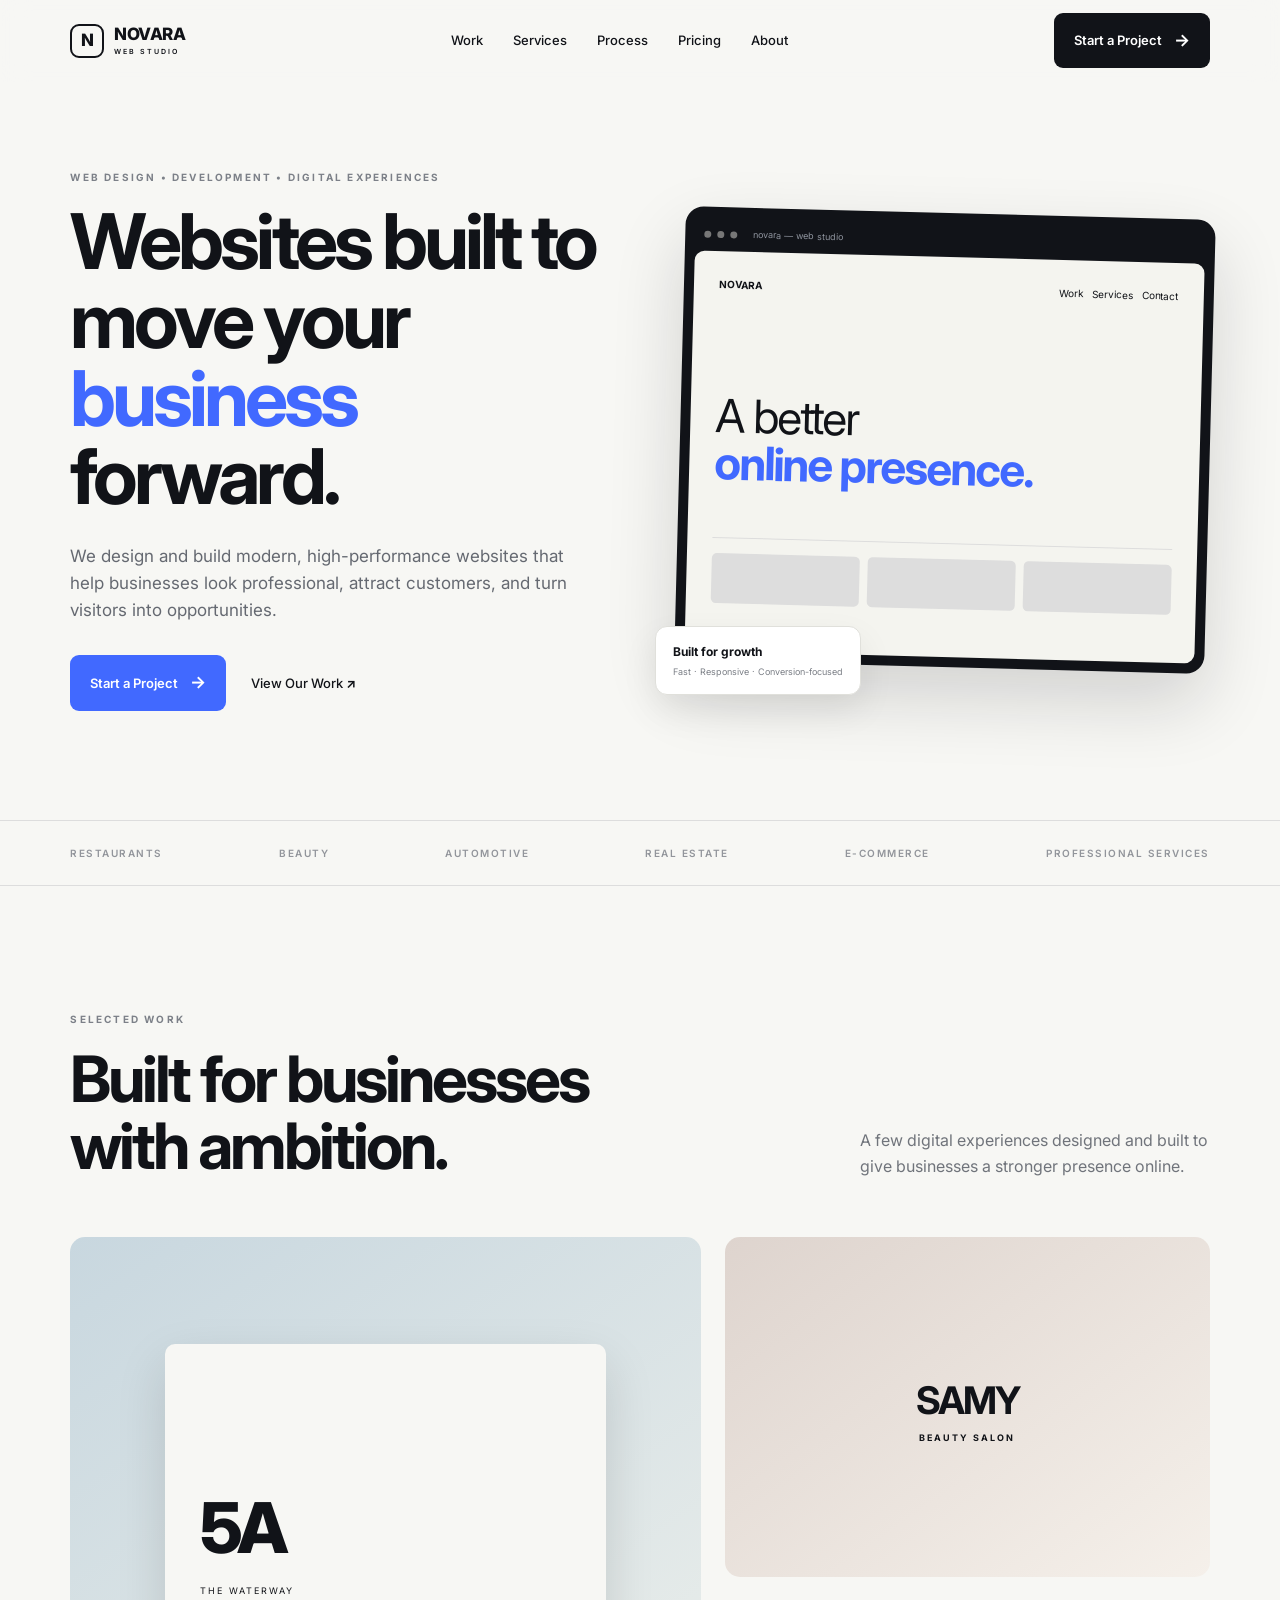
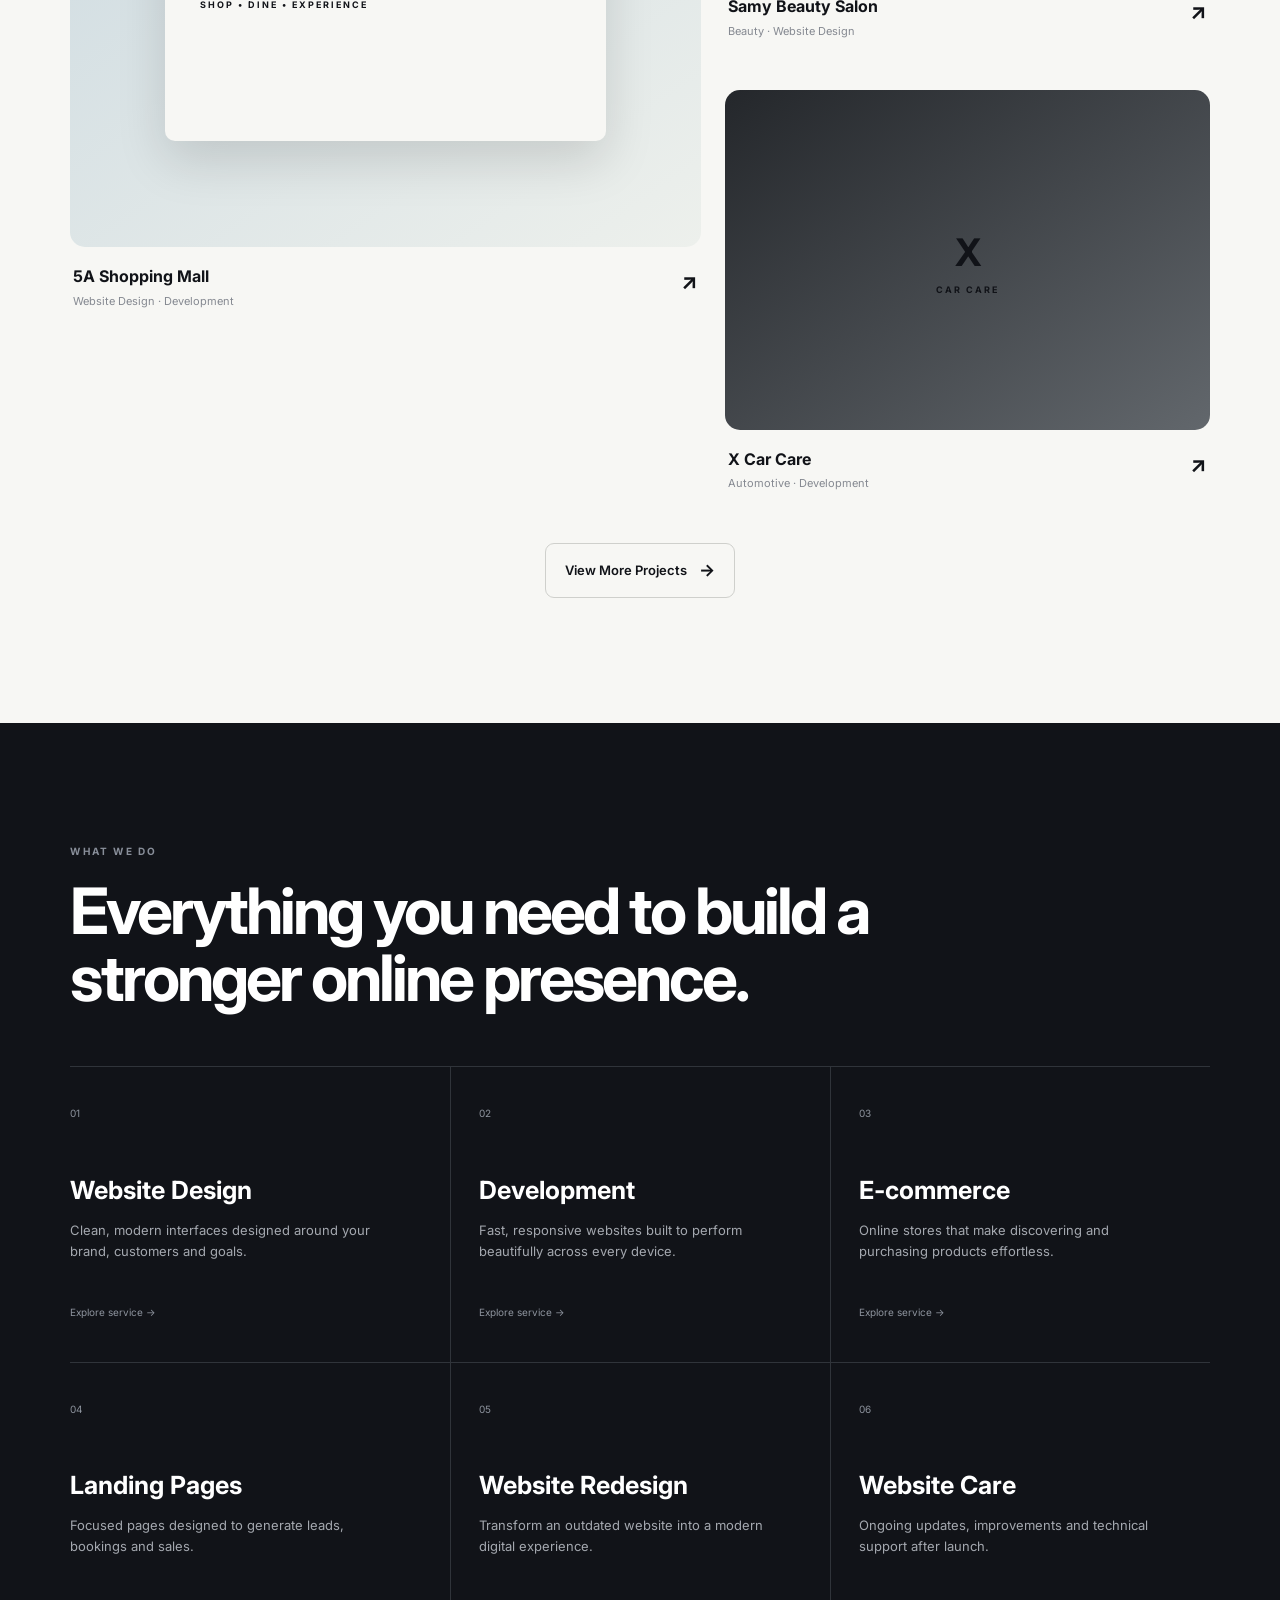
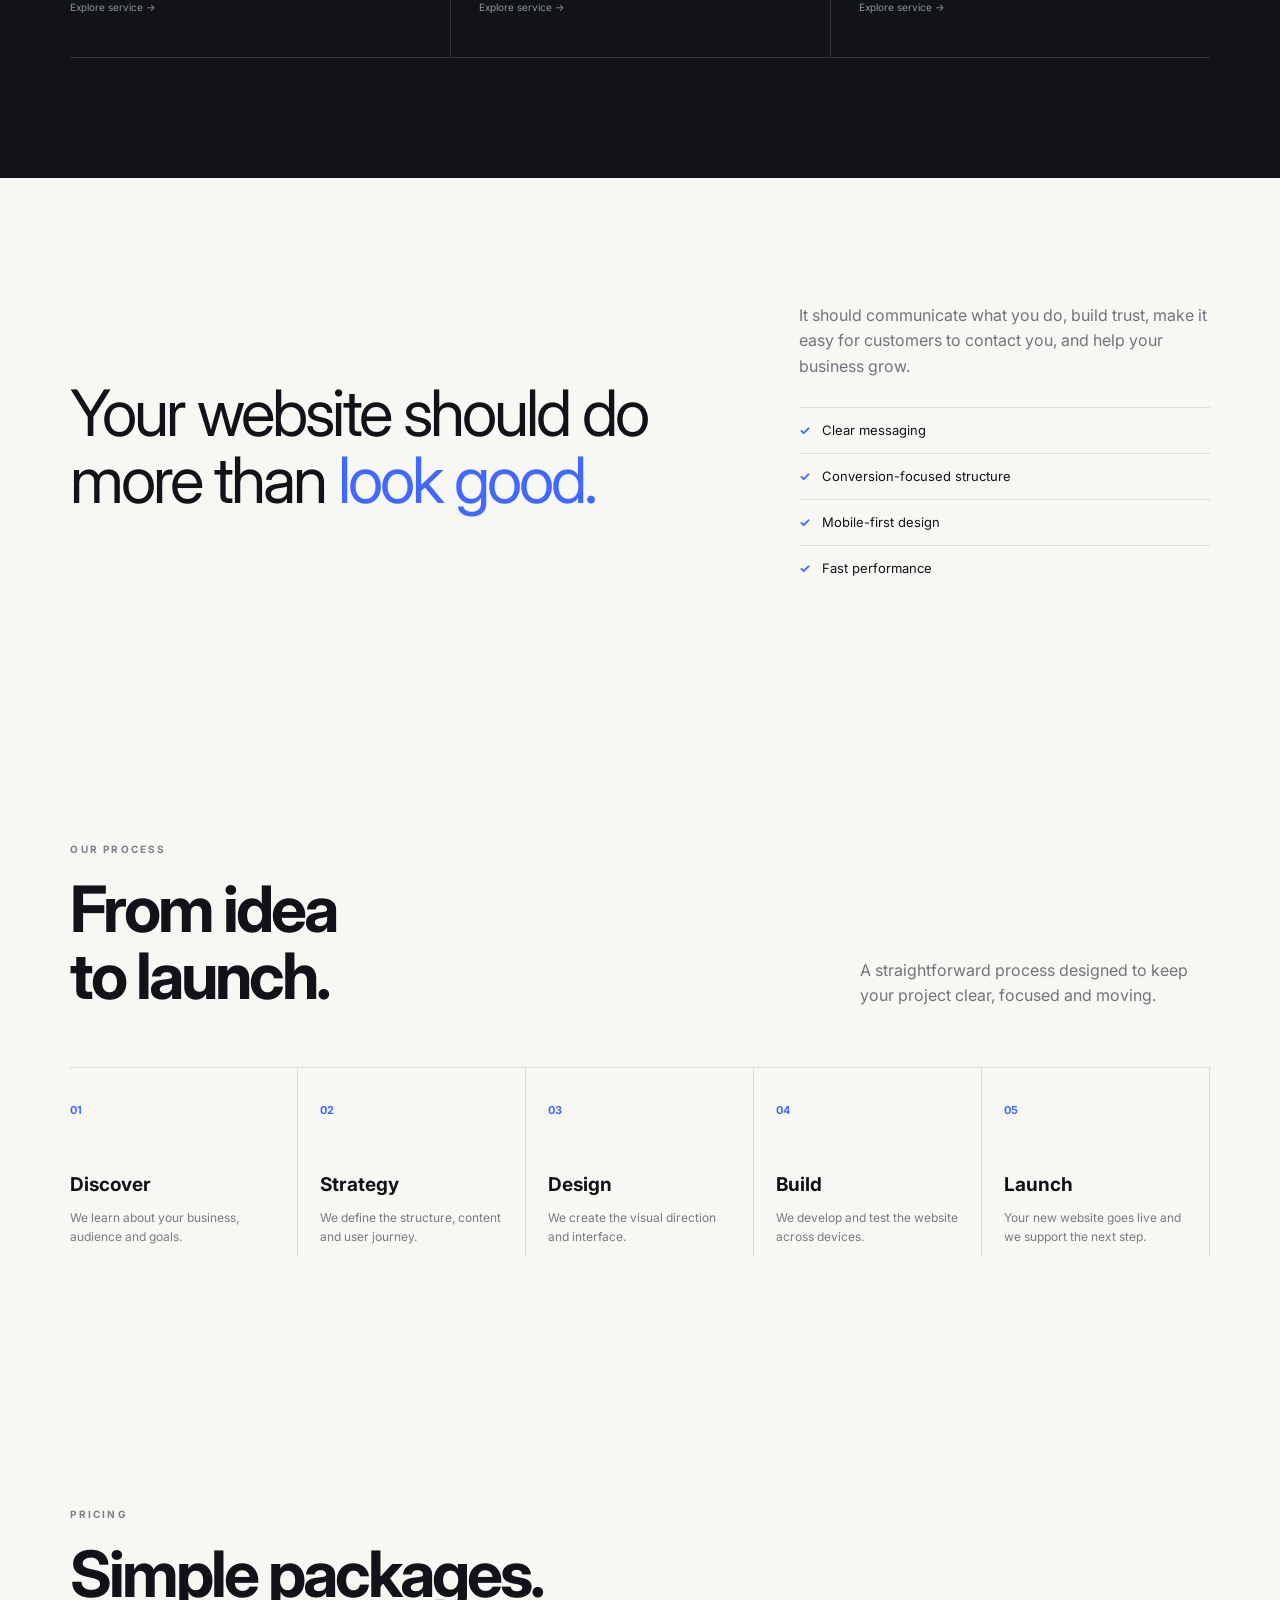
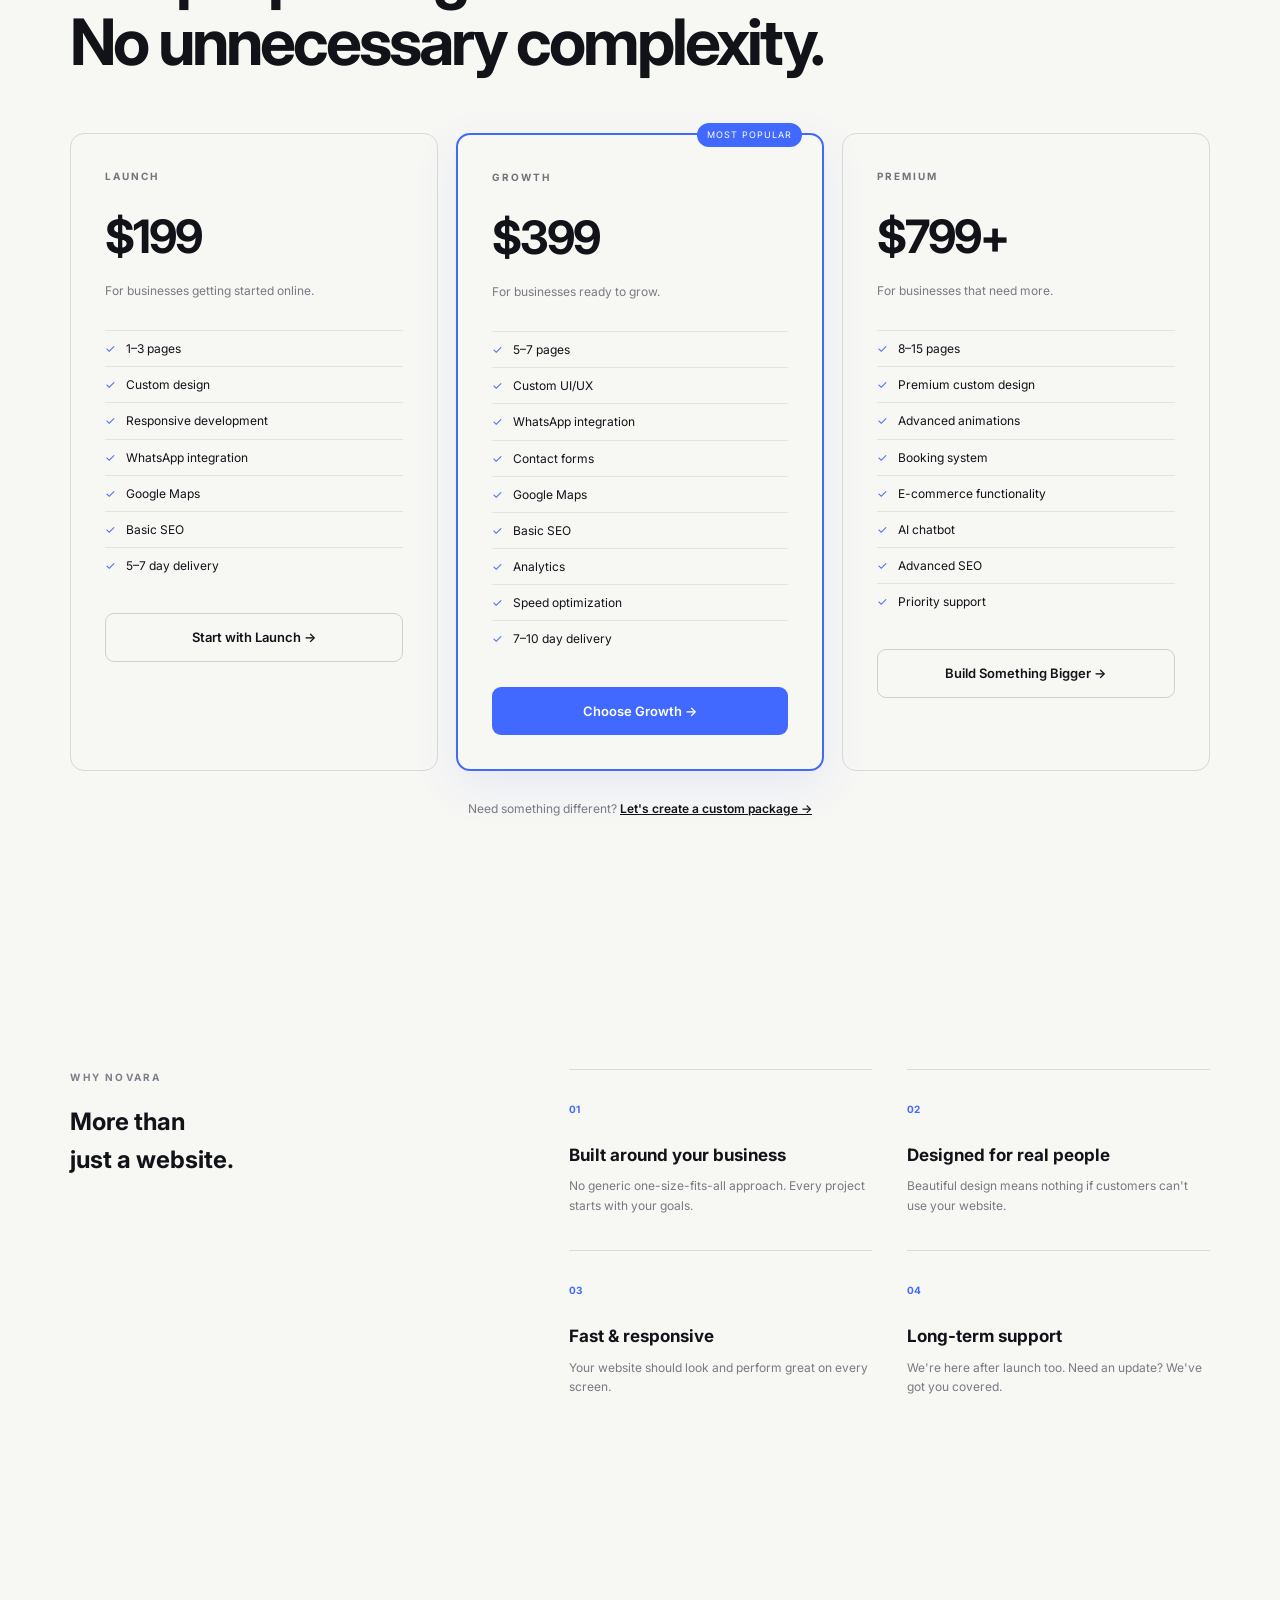
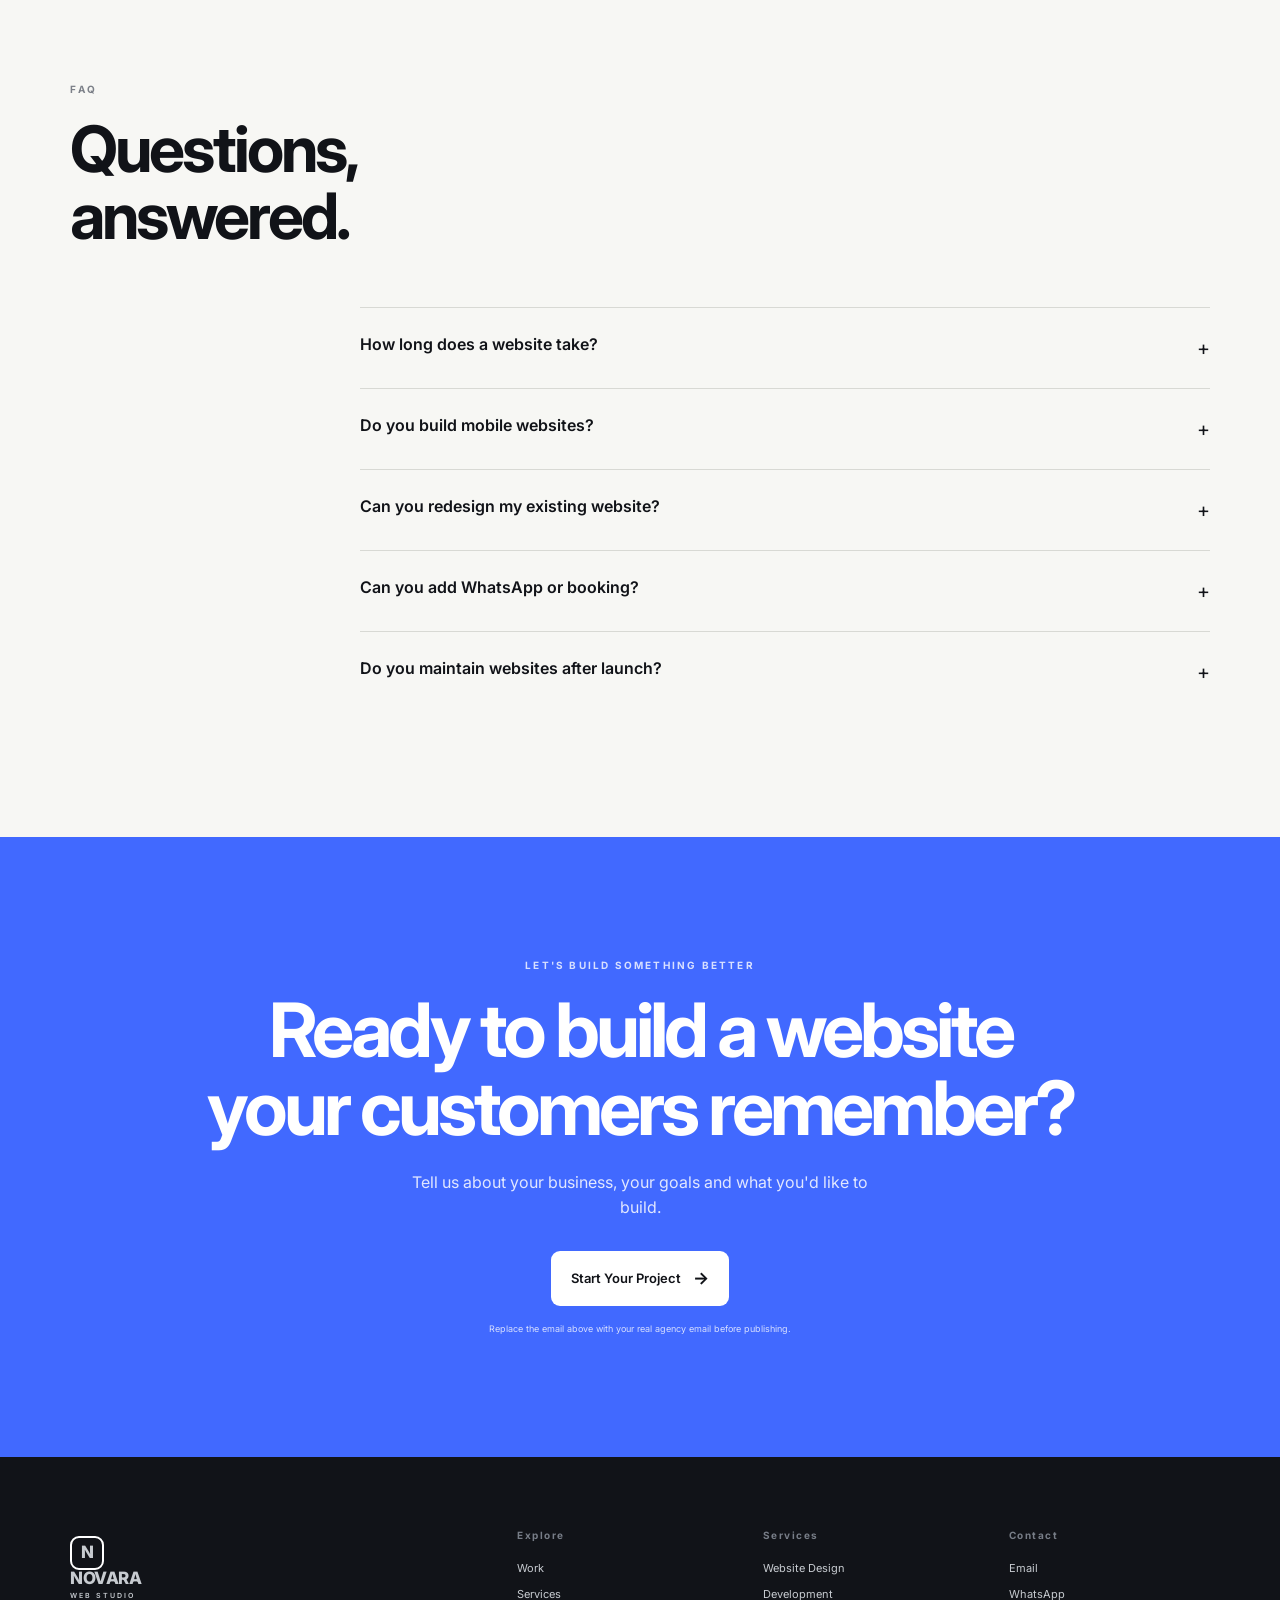
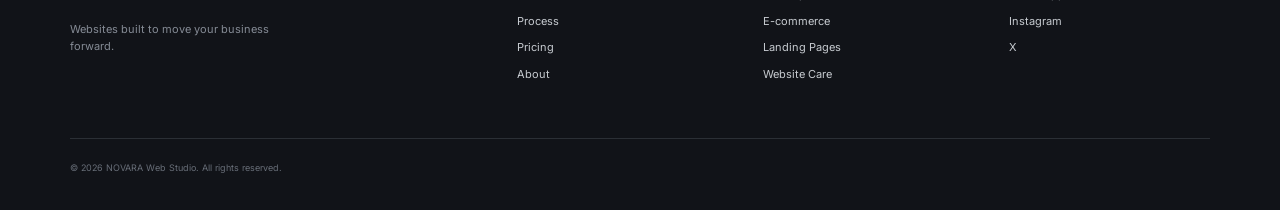
==== index.html @ aae3266a "Add files via upload" ====
<!DOCTYPE html>
<html lang="en">
<head>
  <meta charset="UTF-8">
  <meta name="viewport" content="width=device-width, initial-scale=1.0">
  <meta name="description" content="NOVARA Web Studio — Websites built to move your business forward.">
  <title>NOVARA — Web Studio</title>
  <link rel="preconnect" href="https://fonts.googleapis.com">
  <link rel="preconnect" href="https://fonts.gstatic.com" crossorigin>
  <link href="https://fonts.googleapis.com/css2?family=Inter:wght@400;500;600;700;800&display=swap" rel="stylesheet">
  <link rel="stylesheet" href="style.css">
</head>
<body>
<header class="header" id="header">
  <a class="logo" href="#home" aria-label="NOVARA home"><span>N</span><div>NOVARA<small>WEB STUDIO</small></div></a>
  <nav class="nav">
    <a href="#work">Work</a><a href="#services">Services</a><a href="#process">Process</a><a href="#pricing">Pricing</a><a href="#about">About</a>
  </nav>
  <a class="btn btn-dark nav-cta" href="#contact">Start a Project <b>→</b></a>
  <button class="menu-btn" aria-label="Open menu" aria-expanded="false">☰</button>
</header>

<main id="home">
<section class="hero">
  <div class="hero-copy">
    <p class="eyebrow">WEB DESIGN • DEVELOPMENT • DIGITAL EXPERIENCES</p>
    <h1>Websites built to move your <em>business</em> forward.</h1>
    <p class="lead">We design and build modern, high-performance websites that help businesses look professional, attract customers, and turn visitors into opportunities.</p>
    <div class="actions"><a class="btn btn-blue" href="#contact">Start a Project <b>→</b></a><a class="text-link" href="#work">View Our Work <b>↗</b></a></div>
  </div>
  <div class="hero-visual">
    <div class="browser">
      <div class="browser-bar"><i></i><i></i><i></i><span>novara — web studio</span></div>
      <div class="mock-site">
        <div class="mock-nav"><strong>NOVARA</strong><span>Work &nbsp; Services &nbsp; Contact</span></div>
        <div class="mock-title">A better<br><b>online presence.</b></div>
        <div class="mock-line"></div><div class="mock-cards"><div></div><div></div><div></div></div>
      </div>
    </div>
    <div class="float-card"><strong>Built for growth</strong><span>Fast · Responsive · Conversion-focused</span></div>
  </div>
</section>

<section class="trust">
  <span>RESTAURANTS</span><span>BEAUTY</span><span>AUTOMOTIVE</span><span>REAL ESTATE</span><span>E-COMMERCE</span><span>PROFESSIONAL SERVICES</span>
</section>

<section class="section" id="work">
  <div class="section-head"><div><p class="eyebrow">SELECTED WORK</p><h2>Built for businesses<br>with ambition.</h2></div><p>A few digital experiences designed and built to give businesses a stronger presence online.</p></div>
  <div class="work-grid">
    <a class="project project-large" href="https://5a-by-the-waterway.netlify.app/" target="_blank"><div class="project-art art-5a"><div class="art-window"><span>5A</span><small>THE WATERWAY</small><b>SHOP • DINE • EXPERIENCE</b></div></div><div class="project-info"><div><h3>5A Shopping Mall</h3><p>Website Design · Development</p></div><b>↗</b></div></a>
    <a class="project" href="https://samy-beauty-salon.netlify.app/" target="_blank"><div class="project-art art-samy"><div class="salon-card">SAMY<br><small>BEAUTY SALON</small></div></div><div class="project-info"><div><h3>Samy Beauty Salon</h3><p>Beauty · Website Design</p></div><b>↗</b></div></a>
    <a class="project" href="https://x-car-care.netlify.app/" target="_blank"><div class="project-art art-car"><div class="car-card">X<br><small>CAR CARE</small></div></div><div class="project-info"><div><h3>X Car Care</h3><p>Automotive · Development</p></div><b>↗</b></div></a>
  </div>
  <div class="center"><a class="btn btn-outline" href="#contact">View More Projects <b>→</b></a></div>
</section>

<section class="dark-section" id="services">
  <div class="section-head light"><div><p class="eyebrow">WHAT WE DO</p><h2>Everything you need to build a stronger online presence.</h2></div></div>
  <div class="service-grid">
    <article><span>01</span><h3>Website Design</h3><p>Clean, modern interfaces designed around your brand, customers and goals.</p><a href="#contact">Explore service →</a></article>
    <article><span>02</span><h3>Development</h3><p>Fast, responsive websites built to perform beautifully across every device.</p><a href="#contact">Explore service →</a></article>
    <article><span>03</span><h3>E-commerce</h3><p>Online stores that make discovering and purchasing products effortless.</p><a href="#contact">Explore service →</a></article>
    <article><span>04</span><h3>Landing Pages</h3><p>Focused pages designed to generate leads, bookings and sales.</p><a href="#contact">Explore service →</a></article>
    <article><span>05</span><h3>Website Redesign</h3><p>Transform an outdated website into a modern digital experience.</p><a href="#contact">Explore service →</a></article>
    <article><span>06</span><h3>Website Care</h3><p>Ongoing updates, improvements and technical support after launch.</p><a href="#contact">Explore service →</a></article>
  </div>
</section>

<section class="statement">
  <div class="statement-big">Your website should do more than <span>look good.</span></div>
  <div class="statement-side"><p>It should communicate what you do, build trust, make it easy for customers to contact you, and help your business grow.</p><ul><li>Clear messaging</li><li>Conversion-focused structure</li><li>Mobile-first design</li><li>Fast performance</li></ul></div>
</section>

<section class="section" id="process">
  <div class="section-head"><div><p class="eyebrow">OUR PROCESS</p><h2>From idea<br>to launch.</h2></div><p>A straightforward process designed to keep your project clear, focused and moving.</p></div>
  <div class="process">
    <div><b>01</b><h3>Discover</h3><p>We learn about your business, audience and goals.</p></div>
    <div><b>02</b><h3>Strategy</h3><p>We define the structure, content and user journey.</p></div>
    <div><b>03</b><h3>Design</h3><p>We create the visual direction and interface.</p></div>
    <div><b>04</b><h3>Build</h3><p>We develop and test the website across devices.</p></div>
    <div><b>05</b><h3>Launch</h3><p>Your new website goes live and we support the next step.</p></div>
  </div>
</section>

<section class="section pricing" id="pricing">
  <div class="section-head"><div><p class="eyebrow">PRICING</p><h2>Simple packages.<br>No unnecessary complexity.</h2></div></div>
  <div class="price-grid">
    <article class="price"><p>LAUNCH</p><h3>$199</h3><span>For businesses getting started online.</span><ul><li>1–3 pages</li><li>Custom design</li><li>Responsive development</li><li>WhatsApp integration</li><li>Google Maps</li><li>Basic SEO</li><li>5–7 day delivery</li></ul><a class="btn btn-outline" href="#contact">Start with Launch →</a></article>
    <article class="price featured"><label>MOST POPULAR</label><p>GROWTH</p><h3>$399</h3><span>For businesses ready to grow.</span><ul><li>5–7 pages</li><li>Custom UI/UX</li><li>WhatsApp integration</li><li>Contact forms</li><li>Google Maps</li><li>Basic SEO</li><li>Analytics</li><li>Speed optimization</li><li>7–10 day delivery</li></ul><a class="btn btn-blue" href="#contact">Choose Growth →</a></article>
    <article class="price"><p>PREMIUM</p><h3>$799+</h3><span>For businesses that need more.</span><ul><li>8–15 pages</li><li>Premium custom design</li><li>Advanced animations</li><li>Booking system</li><li>E-commerce functionality</li><li>AI chatbot</li><li>Advanced SEO</li><li>Priority support</li></ul><a class="btn btn-outline" href="#contact">Build Something Bigger →</a></article>
  </div>
  <p class="custom">Need something different? <a href="#contact">Let's create a custom package →</a></p>
</section>

<section class="section about" id="about">
  <div><p class="eyebrow">WHY NOVARA</p><h2>More than<br>just a website.</h2></div>
  <div class="about-grid"><article><b>01</b><h3>Built around your business</h3><p>No generic one-size-fits-all approach. Every project starts with your goals.</p></article><article><b>02</b><h3>Designed for real people</h3><p>Beautiful design means nothing if customers can't use your website.</p></article><article><b>03</b><h3>Fast & responsive</h3><p>Your website should look and perform great on every screen.</p></article><article><b>04</b><h3>Long-term support</h3><p>We're here after launch too. Need an update? We've got you covered.</p></article></div>
</section>

<section class="faq section">
  <div class="section-head"><div><p class="eyebrow">FAQ</p><h2>Questions,<br>answered.</h2></div></div>
  <div class="faq-list">
    <details><summary>How long does a website take?<b>+</b></summary><p>Most standard projects take around 5–14 days, depending on the package and complexity.</p></details>
    <details><summary>Do you build mobile websites?<b>+</b></summary><p>Yes. Every NOVARA website is designed to work across phones, tablets and desktops.</p></details>
    <details><summary>Can you redesign my existing website?<b>+</b></summary><p>Yes. We can redesign outdated websites and improve their structure, appearance and usability.</p></details>
    <details><summary>Can you add WhatsApp or booking?<b>+</b></summary><p>Yes. WhatsApp, contact forms, maps, booking systems and other integrations can be included.</p></details>
    <details><summary>Do you maintain websites after launch?<b>+</b></summary><p>Yes. NOVARA Care provides ongoing maintenance and support.</p></details>
  </div>
</section>

<section class="cta" id="contact">
  <p class="eyebrow">LET'S BUILD SOMETHING BETTER</p>
  <h2>Ready to build a website<br>your customers remember?</h2>
  <p>Tell us about your business, your goals and what you'd like to build.</p>
  <a class="btn btn-white" href="mailto:hello@novarawebstudio.com">Start Your Project <b>→</b></a>
  <small>Replace the email above with your real agency email before publishing.</small>
</section>
</main>

<footer><div class="footer-brand"><a class="logo light-logo" href="#home"><span>N</span><div>NOVARA<small>WEB STUDIO</small></div></a><p>Websites built to move your business forward.</p></div><div><h4>Explore</h4><a href="#work">Work</a><a href="#services">Services</a><a href="#process">Process</a><a href="#pricing">Pricing</a><a href="#about">About</a></div><div><h4>Services</h4><a href="#services">Website Design</a><a href="#services">Development</a><a href="#services">E-commerce</a><a href="#services">Landing Pages</a><a href="#services">Website Care</a></div><div><h4>Contact</h4><a href="mailto:hello@novarawebstudio.com">Email</a><a href="#contact">WhatsApp</a><a href="#contact">Instagram</a><a href="#contact">X</a></div><div class="copyright">© 2026 NOVARA Web Studio. All rights reserved.</div></footer>
<div class="mobile-cta"><a href="#contact">Start a Project →</a></div>
<script src="script.js"></script>
</body>
</html>
---- style.css ----
*{box-sizing:border-box;margin:0;padding:0}html{scroll-behavior:smooth}body{font-family:Inter,Arial,sans-serif;background:#f7f7f4;color:#111318;line-height:1.6}.header{height:82px;display:flex;align-items:center;justify-content:space-between;padding:0 5.5%;position:fixed;top:0;left:0;right:0;z-index:20;background:rgba(247,247,244,.9);backdrop-filter:blur(14px);border-bottom:1px solid transparent;transition:.25s}.header.scrolled{border-color:#ddd}.logo{display:flex;align-items:center;gap:10px;color:#111318;text-decoration:none;font-weight:800;letter-spacing:-.5px}.logo>span{width:34px;height:34px;border:2px solid #111318;border-radius:9px;display:grid;place-items:center;font-size:17px}.logo div{font-size:17px;line-height:1}.logo small{display:block;font-size:7px;letter-spacing:2px;margin-top:5px;font-weight:600}.nav{display:flex;gap:30px}.nav a,.text-link{color:#111318;text-decoration:none;font-size:13px;font-weight:500}.btn{display:inline-flex;align-items:center;justify-content:center;gap:12px;padding:13px 19px;border-radius:9px;text-decoration:none;font-size:13px;font-weight:600;border:1px solid transparent;transition:.2s}.btn b{font-size:17px}.btn-dark{background:#111318;color:#fff}.btn-blue{background:#4169ff;color:#fff}.btn-white{background:#fff;color:#111318}.btn-outline{border-color:#cfd0cc;color:#111318;background:transparent}.btn:hover{transform:translateY(-2px)}.menu-btn{display:none;background:none;border:0;font-size:25px}.hero{min-height:820px;padding:150px 5.5% 90px;display:grid;grid-template-columns:1fr 1fr;gap:7%;align-items:center;max-width:1500px;margin:auto}.eyebrow{font-size:10px;letter-spacing:2.2px;font-weight:700;color:#7c8088;margin-bottom:18px}.hero h1{font-size:clamp(48px,6vw,82px);line-height:1.02;letter-spacing:-4px;max-width:760px}.hero h1 em{font-style:normal;color:#4169ff}.lead{font-size:17px;color:#656971;max-width:590px;margin:26px 0 31px}.actions{display:flex;gap:25px;align-items:center}.hero-visual{position:relative}.browser{background:#111318;border-radius:18px;padding:10px;box-shadow:0 30px 70px rgba(17,19,24,.16);transform:rotate(1.5deg)}.browser-bar{height:34px;display:flex;align-items:center;gap:6px;color:#8e939d;font-size:9px;padding:0 9px}.browser-bar i{width:7px;height:7px;border-radius:50%;background:#777}.browser-bar span{margin-left:10px}.mock-site{background:#f4f4ef;min-height:400px;border-radius:10px;padding:25px}.mock-nav{display:flex;justify-content:space-between;font-size:10px}.mock-title{font-size:46px;line-height:1.03;letter-spacing:-2px;margin-top:100px}.mock-title b{color:#4169ff}.mock-line{height:1px;background:#ddd;margin-top:50px}.mock-cards{display:flex;gap:8px;margin-top:15px}.mock-cards div{height:50px;flex:1;background:#ddd;border-radius:5px}.float-card{position:absolute;bottom:-28px;left:-25px;background:#fff;border:1px solid #e0e0db;border-radius:12px;padding:15px 17px;box-shadow:0 15px 35px rgba(0,0,0,.08)}.float-card strong,.float-card span{display:block}.float-card strong{font-size:12px}.float-card span{font-size:9px;color:#7b7f86;margin-top:3px}.trust{border-top:1px solid #ddd;border-bottom:1px solid #ddd;padding:24px 5.5%;display:flex;justify-content:space-between;gap:20px;flex-wrap:wrap;color:#92959b;font-size:10px;letter-spacing:1.5px;font-weight:600}.section{max-width:1280px;margin:auto;padding:125px 5.5%}.section-head{display:flex;justify-content:space-between;gap:60px;margin-bottom:58px}.section-head h2{font-size:clamp(40px,5vw,64px);line-height:1.05;letter-spacing:-3px}.section-head>p{max-width:350px;color:#70747b;align-self:end}.work-grid{display:grid;grid-template-columns:1.3fr 1fr;gap:24px}.project{color:#111318;text-decoration:none}.project-large{grid-row:span 2}.project-art{border-radius:15px;min-height:340px;display:grid;place-items:center;overflow:hidden}.project-large .project-art{min-height:610px}.art-5a{background:linear-gradient(145deg,#c8d7df,#edf0ec)}.art-samy{background:linear-gradient(145deg,#ded4ce,#f5f0ea)}.art-car{background:linear-gradient(145deg,#24272b,#62676c)}.art-window{width:70%;height:65%;background:#f7f7f4;border-radius:10px;padding:35px;box-shadow:0 20px 50px #0002;display:flex;flex-direction:column;justify-content:center}.art-window span{font-size:70px;font-weight:800;letter-spacing:-6px}.art-window small,.art-window b{font-size:9px;letter-spacing:2px}.salon-card,.car-card{font-size:38px;text-align:center;font-weight:700;letter-spacing:-2px}.salon-card small,.car-card small{display:block;font-size:9px;letter-spacing:2px}.project-info{display:flex;justify-content:space-between;padding:17px 3px 25px}.project-info h3{font-size:16px}.project-info p{font-size:11px;color:#858991;margin-top:3px}.project-info>b{font-size:22px}.center{text-align:center;margin-top:25px}.dark-section{background:#111318;color:#fff;padding:120px 5.5%}.dark-section .section-head{max-width:1280px;margin:0 auto 55px}.light .eyebrow{color:#888e99}.dark-section h2{max-width:800px}.service-grid{max-width:1280px;margin:auto;display:grid;grid-template-columns:repeat(3,1fr);border-top:1px solid #30343a}.service-grid article{padding:32px 28px 38px 0;border-bottom:1px solid #30343a}.service-grid article:nth-child(3n+2),.service-grid article:nth-child(3n+3){padding-left:28px;border-left:1px solid #30343a}.service-grid span,.service-grid a{color:#8d939d;font-size:10px}.service-grid h3{font-size:25px;margin:45px 0 10px}.service-grid p{color:#a4a8af;font-size:13px;max-width:330px;min-height:64px}.service-grid a{text-decoration:none;display:inline-block;margin-top:20px}.statement{max-width:1280px;margin:auto;padding:125px 5.5%;display:grid;grid-template-columns:1.2fr .8fr;gap:10%;align-items:center}.statement-big{font-size:clamp(42px,5vw,70px);letter-spacing:-3px;line-height:1.04}.statement-big span{color:#4169ff}.statement-side p{color:#70747b;font-size:16px;margin-bottom:28px}.statement-side ul{list-style:none}.statement-side li{padding:12px 0;border-top:1px solid #ddd;font-size:13px}.statement-side li:before{content:"✓";margin-right:12px;color:#4169ff;font-weight:bold}.process{display:grid;grid-template-columns:repeat(5,1fr);border-top:1px solid #d9dad6}.process>div{padding:28px 22px 10px 0;border-right:1px solid #d9dad6}.process>div+div{padding-left:22px}.process b{color:#4169ff;font-size:11px}.process h3{font-size:19px;margin:48px 0 8px}.process p{color:#777b82;font-size:12px}.price-grid{display:grid;grid-template-columns:repeat(3,1fr);gap:18px}.price{border:1px solid #d8d9d4;border-radius:14px;padding:34px;position:relative}.price.featured{border:2px solid #4169ff;box-shadow:0 15px 45px #4169ff18}.price label{position:absolute;top:-12px;right:20px;background:#4169ff;color:#fff;font-size:9px;padding:5px 10px;border-radius:30px;letter-spacing:1px}.price>p{font-size:10px;letter-spacing:2px;font-weight:700;color:#70747b}.price h3{font-size:46px;letter-spacing:-2px;margin:16px 0 4px}.price>span{font-size:12px;color:#777b82}.price ul{list-style:none;margin:27px 0 30px}.price li{font-size:12px;padding:8px 0;border-top:1px solid #e4e4df}.price li:before{content:"✓";color:#4169ff;margin-right:10px}.price .btn{width:100%}.custom{text-align:center;color:#777b82;font-size:12px;margin-top:28px}.custom a{color:#111318;font-weight:600}.about{display:grid;grid-template-columns:.75fr 1.25fr;gap:10%;align-items:start}.about-grid{display:grid;grid-template-columns:1fr 1fr;gap:0 35px}.about-grid article{border-top:1px solid #d9dad6;padding:25px 0 35px}.about-grid b{font-size:10px;color:#4169ff}.about-grid h3{font-size:17px;margin:22px 0 7px}.about-grid p{font-size:12px;color:#777b82}.faq-list{max-width:850px;margin-left:auto}.faq details{border-top:1px solid #d8d9d4;padding:24px 0}.faq summary{cursor:pointer;list-style:none;font-size:16px;font-weight:600;display:flex;justify-content:space-between}.faq summary::-webkit-details-marker{display:none}.faq summary b{font-size:20px;font-weight:400}.faq details p{color:#777b82;font-size:13px;max-width:700px;padding-top:14px}.cta{background:#4169ff;color:#fff;text-align:center;padding:120px 5.5%}.cta .eyebrow{color:#d8e0ff}.cta h2{font-size:clamp(43px,6vw,75px);letter-spacing:-4px;line-height:1.03}.cta>p:not(.eyebrow){max-width:500px;margin:24px auto 30px;color:#e1e7ff}.cta small{display:block;margin-top:16px;color:#d7dfff;font-size:9px}footer{background:#111318;color:#fff;padding:70px 5.5% 35px;display:grid;grid-template-columns:2fr 1fr 1fr 1fr;gap:45px;position:relative}.light-logo{color:#fff}.light-logo>span{border-color:#fff}.footer-brand>p{color:#858b95;font-size:11px;margin-top:22px;max-width:240px}footer h4{font-size:10px;color:#777d87;letter-spacing:1.5px;margin-bottom:17px}footer>div:not(.copyright) a{display:block;color:#c7cbd0;text-decoration:none;font-size:11px;margin:9px 0}.copyright{grid-column:1/-1;border-top:1px solid #2b2f35;padding-top:22px;color:#686e78;font-size:9px}.mobile-cta{display:none}
@media(max-width:900px){.nav,.nav-cta{display:none}.menu-btn{display:block}.header{height:72px}.hero{grid-template-columns:1fr;padding-top:125px;min-height:auto}.hero h1{letter-spacing:-3px}.hero-visual{margin-top:25px}.trust{justify-content:center}.section,.statement{padding-top:85px;padding-bottom:85px}.section-head{display:block}.section-head>p{margin-top:22px}.work-grid{grid-template-columns:1fr}.project-large{grid-row:auto}.project-large .project-art{min-height:420px}.service-grid{grid-template-columns:1fr}.service-grid article:nth-child(3n+2),.service-grid article:nth-child(3n+3){padding-left:0;border-left:0}.service-grid article{padding-right:0}.statement{grid-template-columns:1fr}.process{grid-template-columns:1fr}.process>div,.process>div+div{padding:25px 0;border-right:0;border-bottom:1px solid #d9dad6}.process h3{margin:20px 0 5px}.price-grid{grid-template-columns:1fr}.about{grid-template-columns:1fr}.about-grid{margin-top:30px}.faq-list{margin-left:0}footer{grid-template-columns:1fr 1fr}.footer-brand{grid-column:1/-1}.mobile-cta{display:block;position:fixed;bottom:12px;left:12px;right:12px;z-index:30}.mobile-cta a{display:block;text-align:center;background:#111318;color:#fff;text-decoration:none;padding:14px;border-radius:10px;font-size:13px;font-weight:700;box-shadow:0 8px 25px #0003}}
@media(max-width:520px){.hero{padding-left:20px;padding-right:20px}.hero h1{font-size:48px}.lead{font-size:15px}.actions{align-items:flex-start;flex-direction:column;gap:18px}.trust{padding:20px;font-size:8px}.section,.statement{padding-left:20px;padding-right:20px}.section-head h2{letter-spacing:-2px}.project-large .project-art{min-height:330px}.art-window{padding:22px}.art-window span{font-size:50px}.price{padding:27px}.cta{padding:90px 20px}.cta h2{letter-spacing:-2.5px}footer{padding-left:20px;padding-right:20px;grid-template-columns:1fr 1fr}.mock-title{font-size:32px;margin-top:60px}.float-card{left:-5px}.browser{transform:none}}
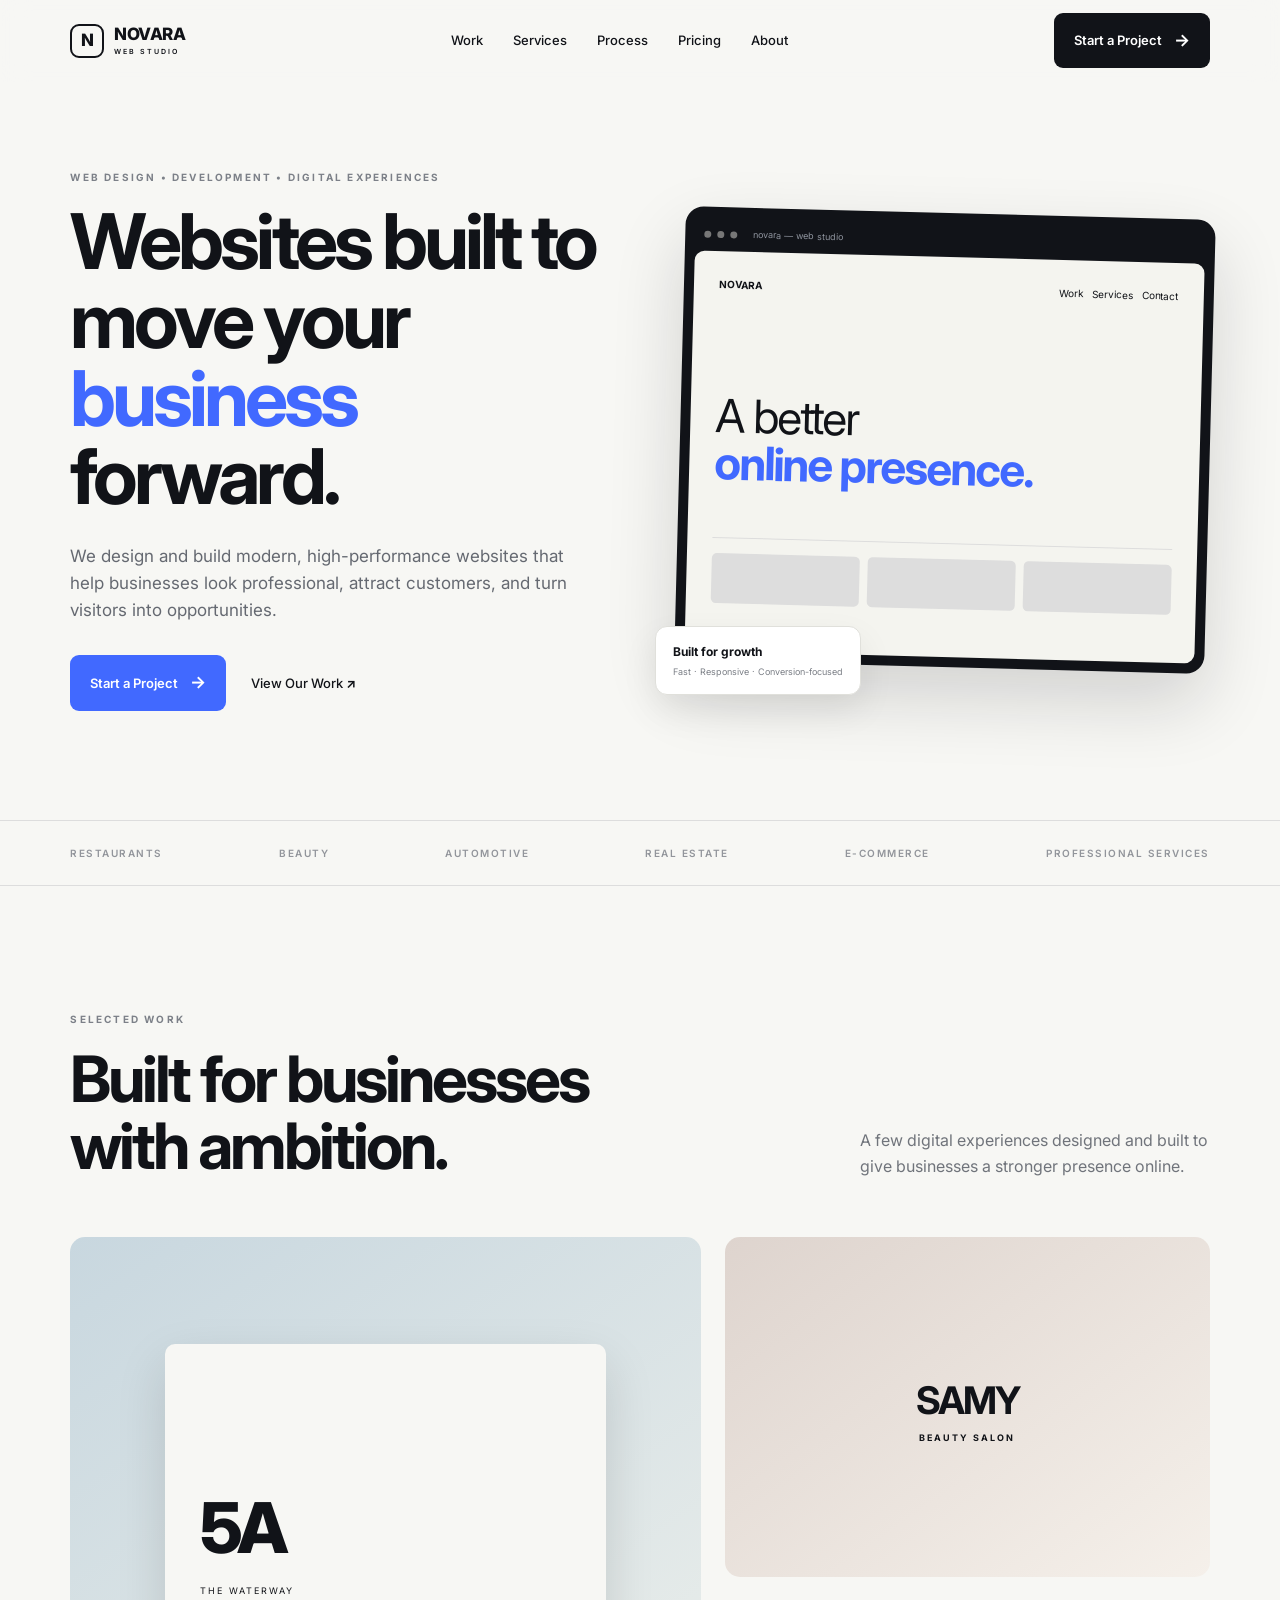
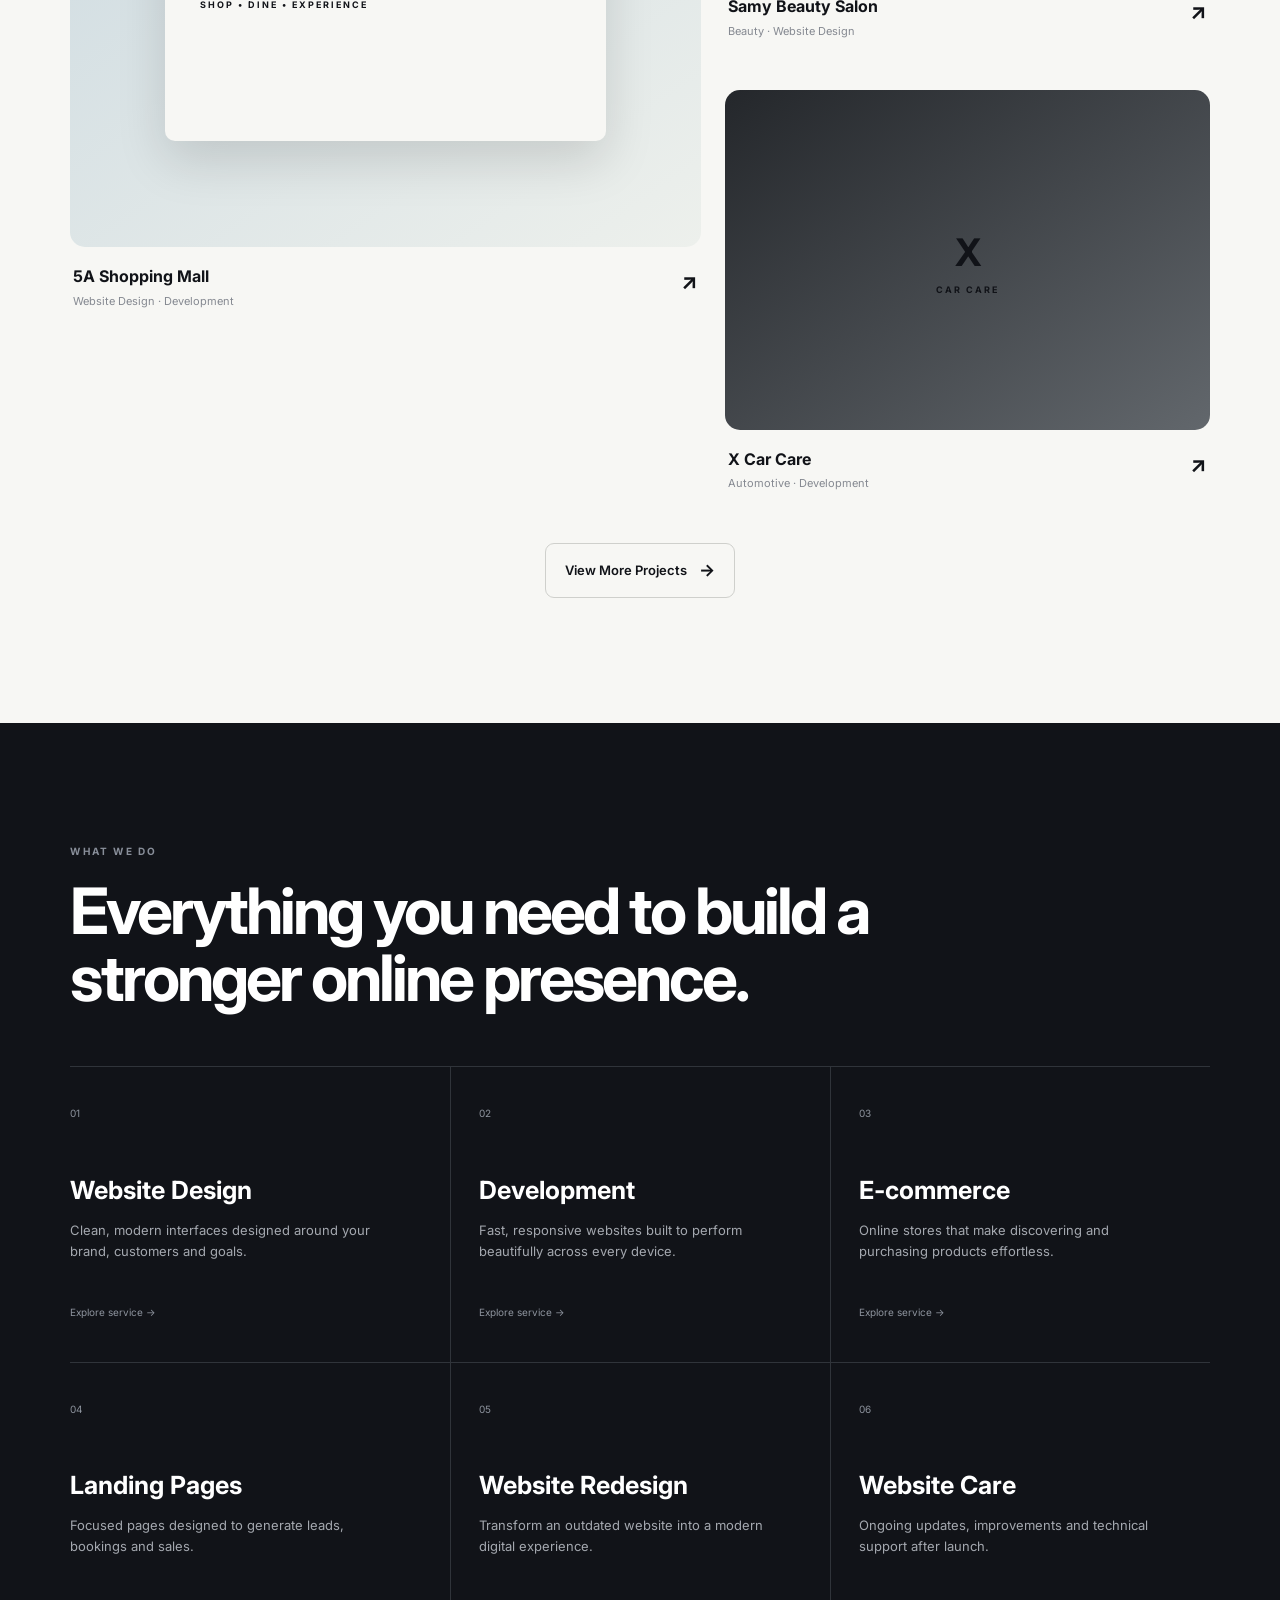
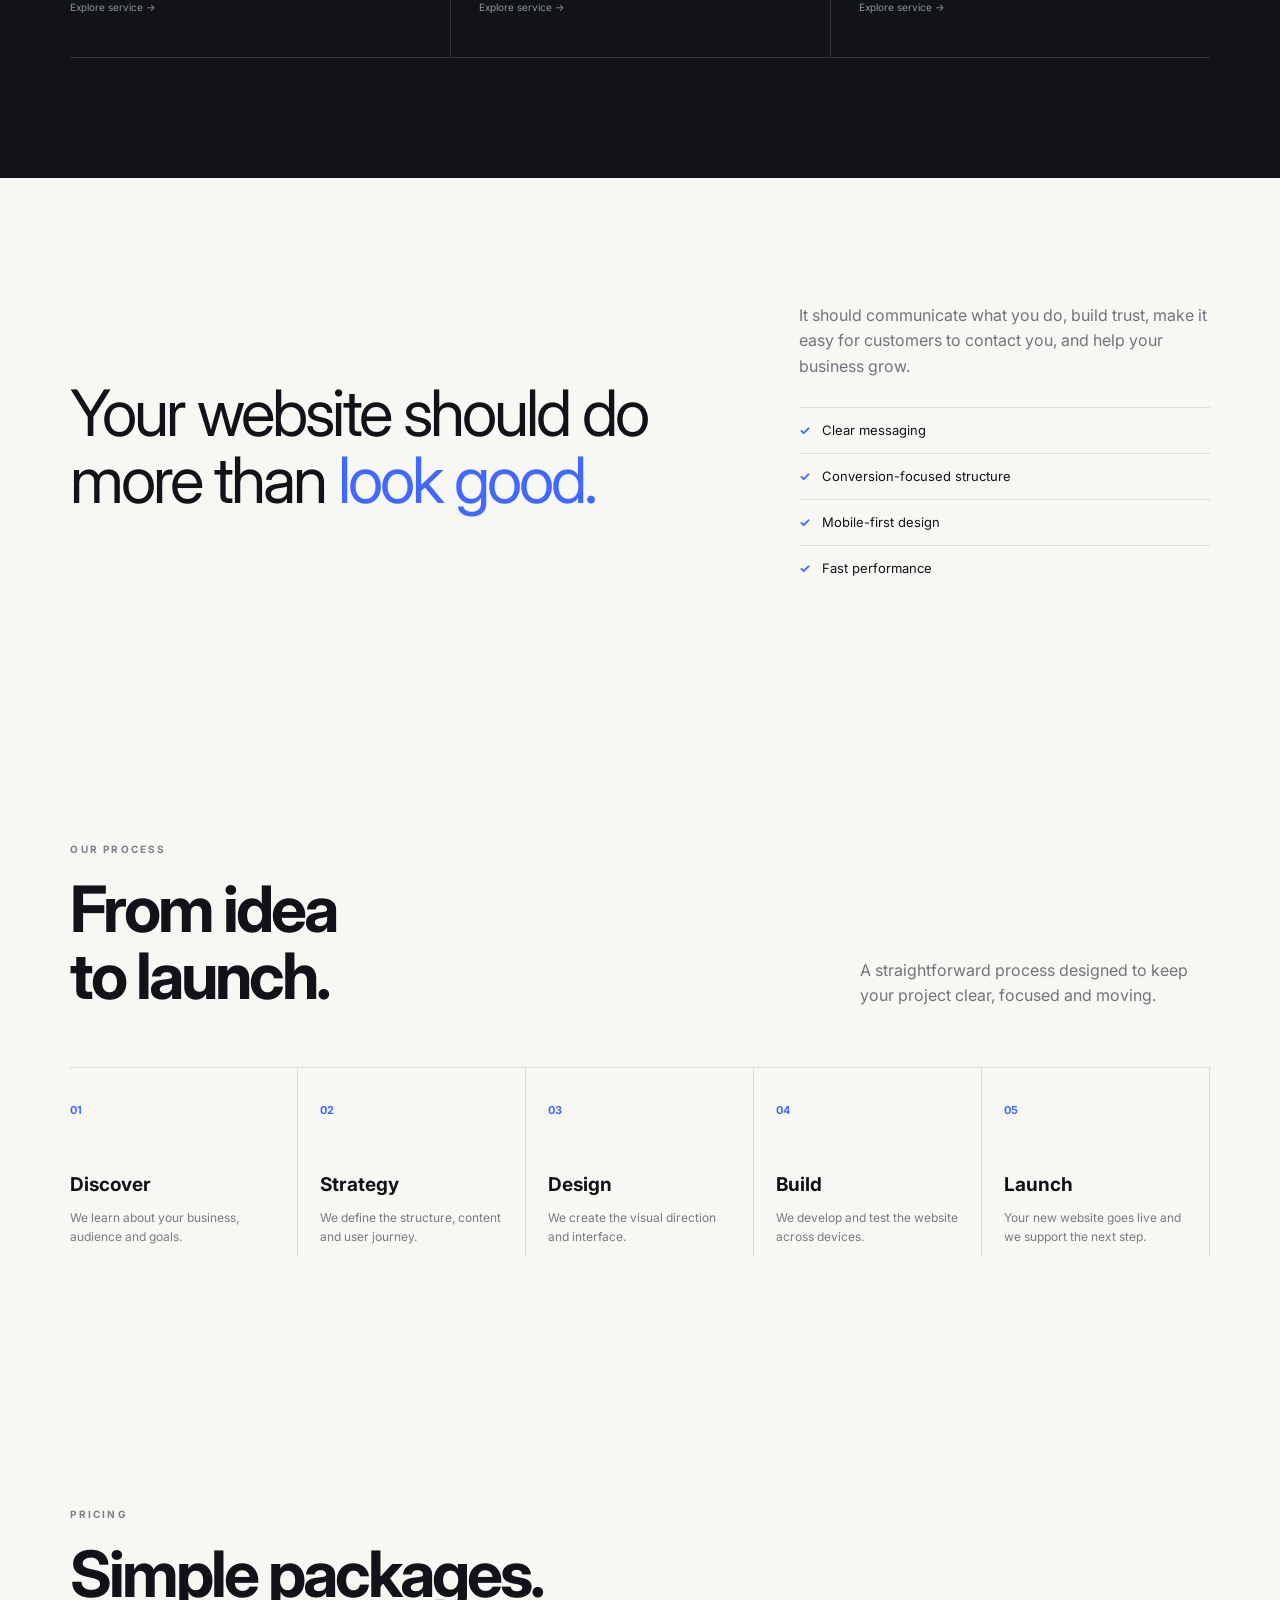
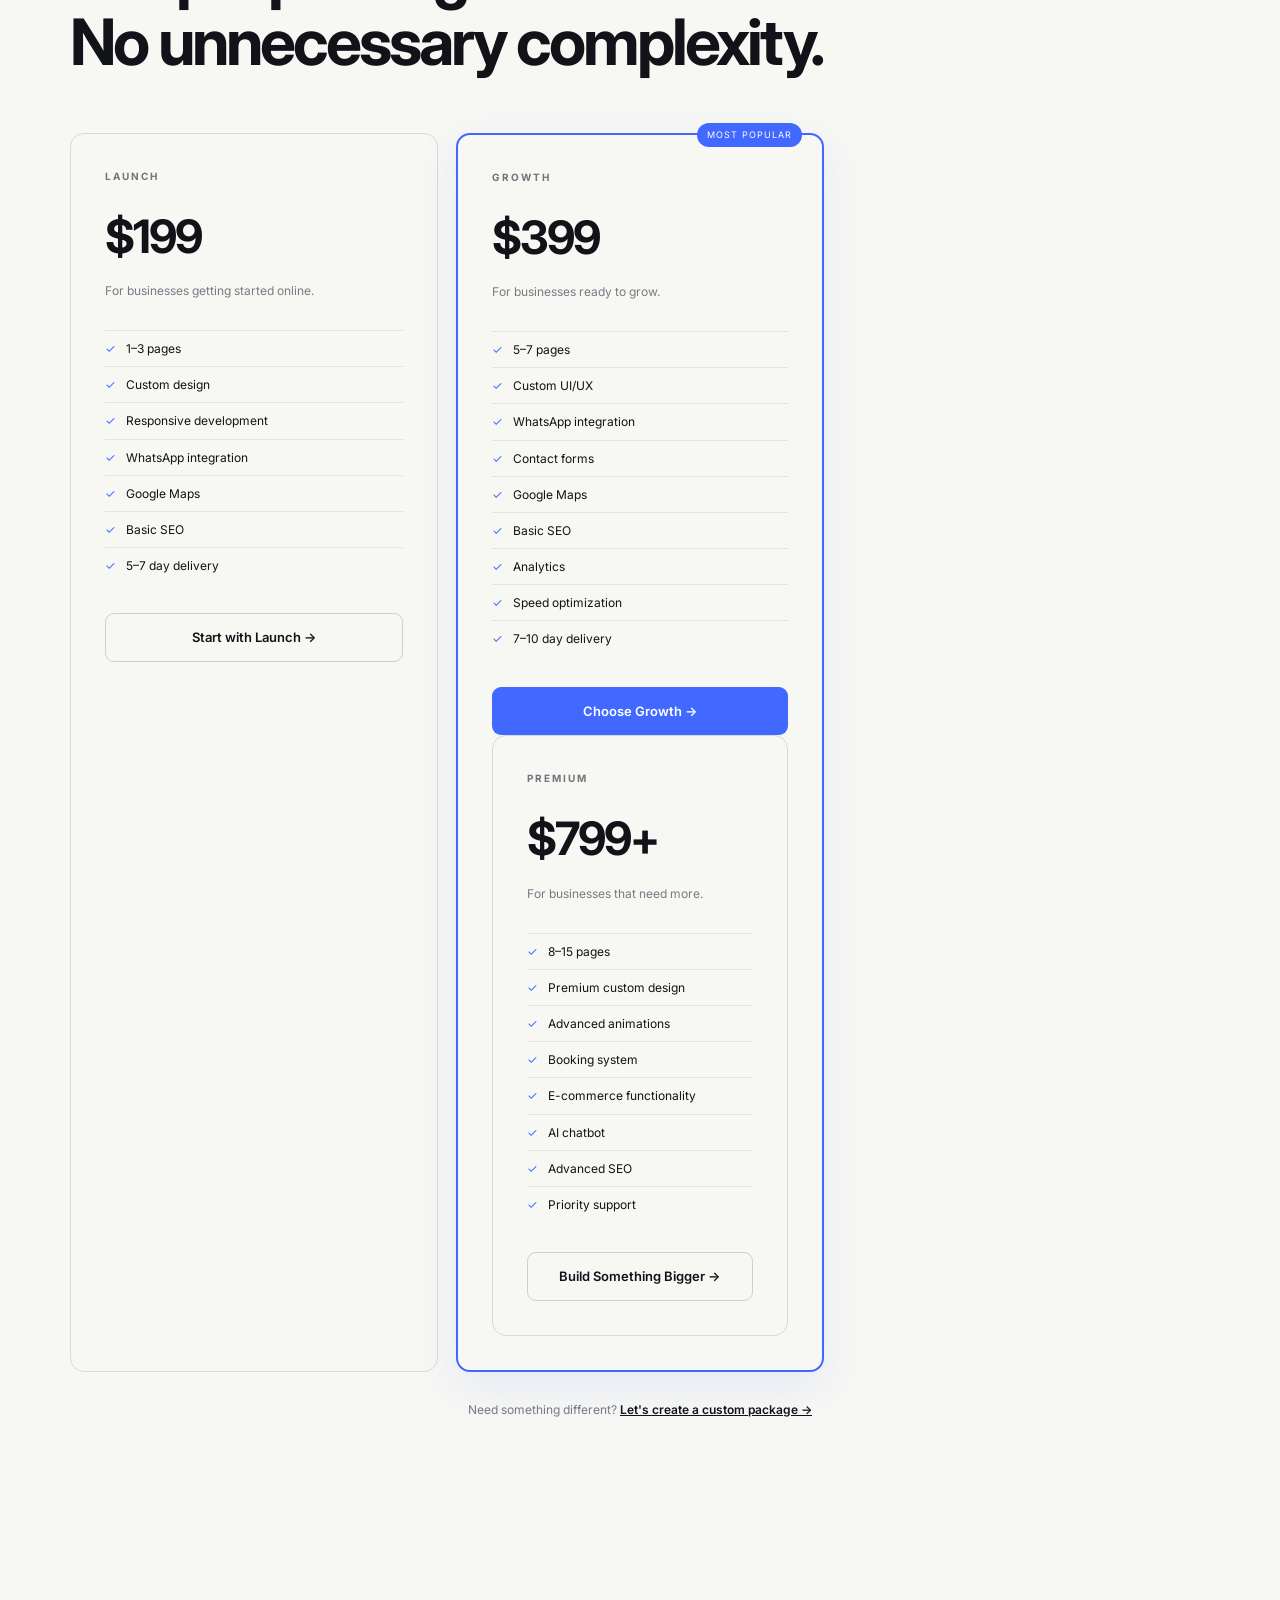
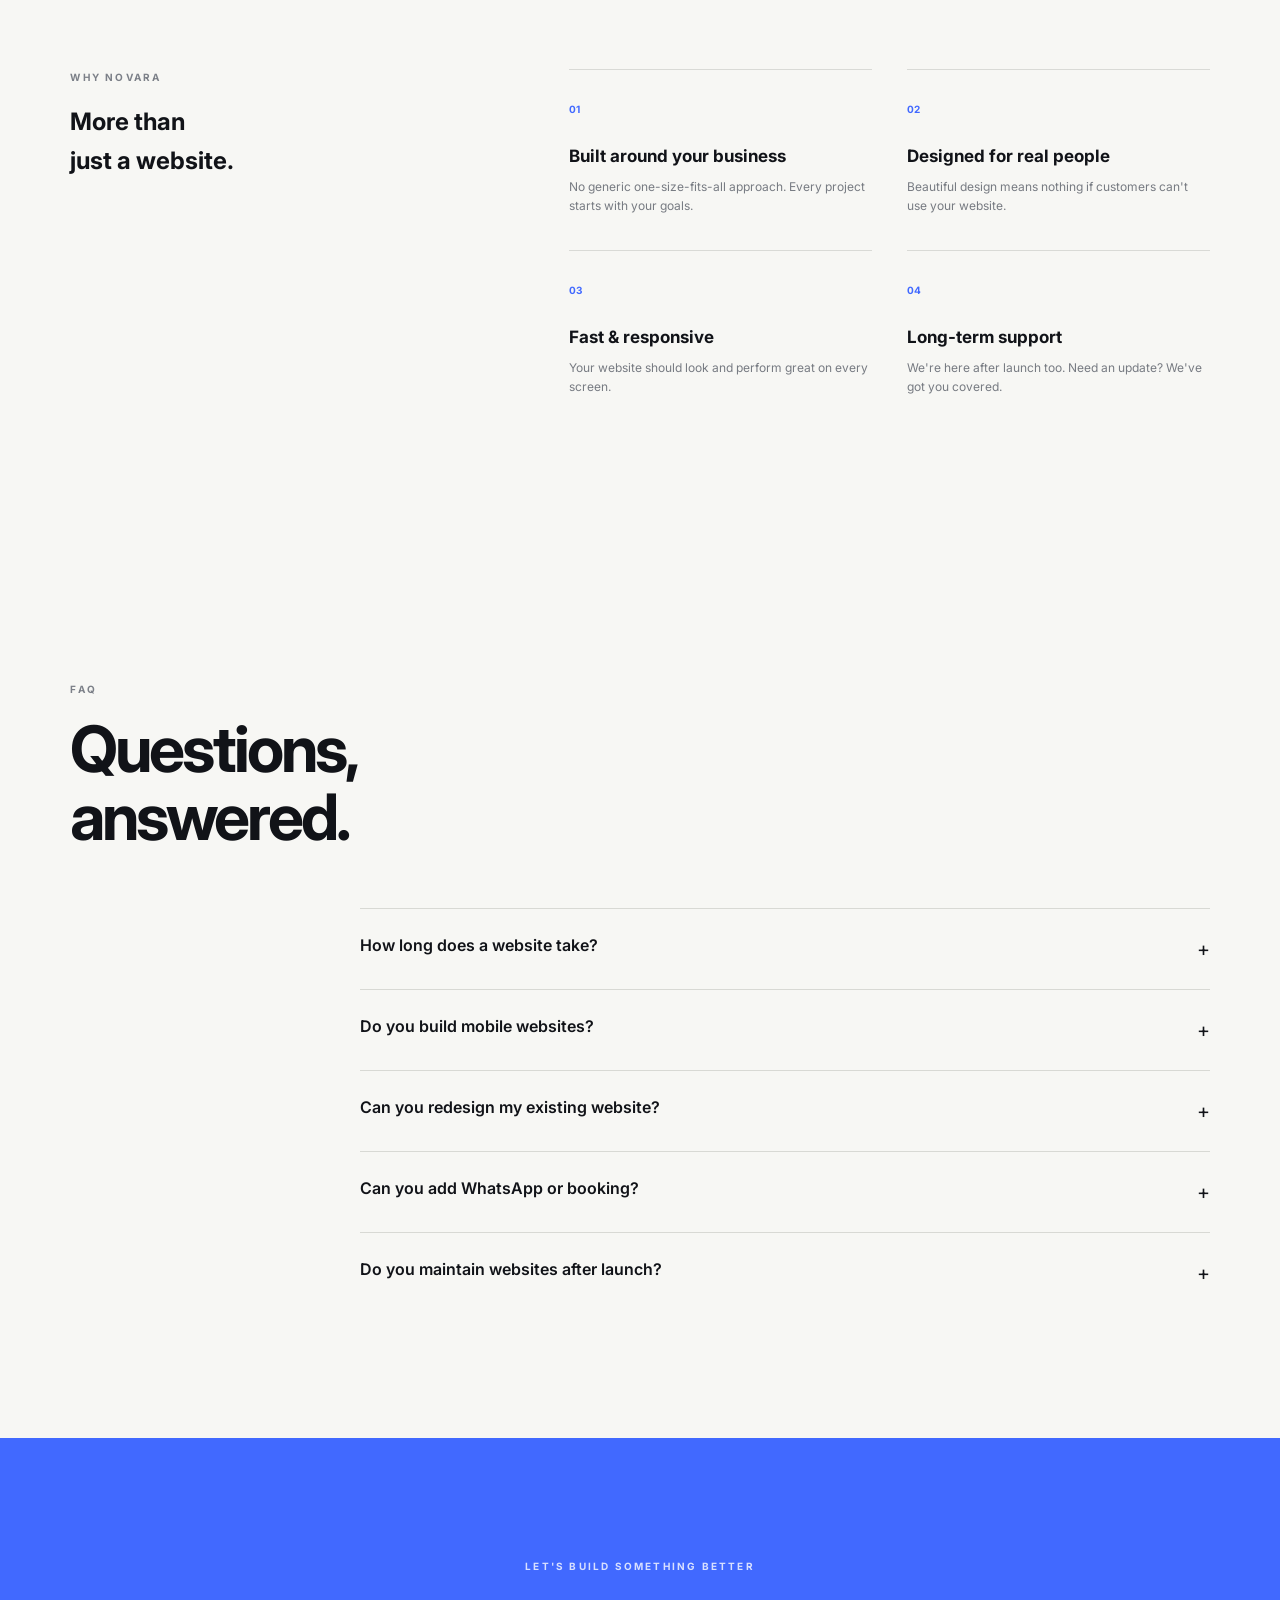
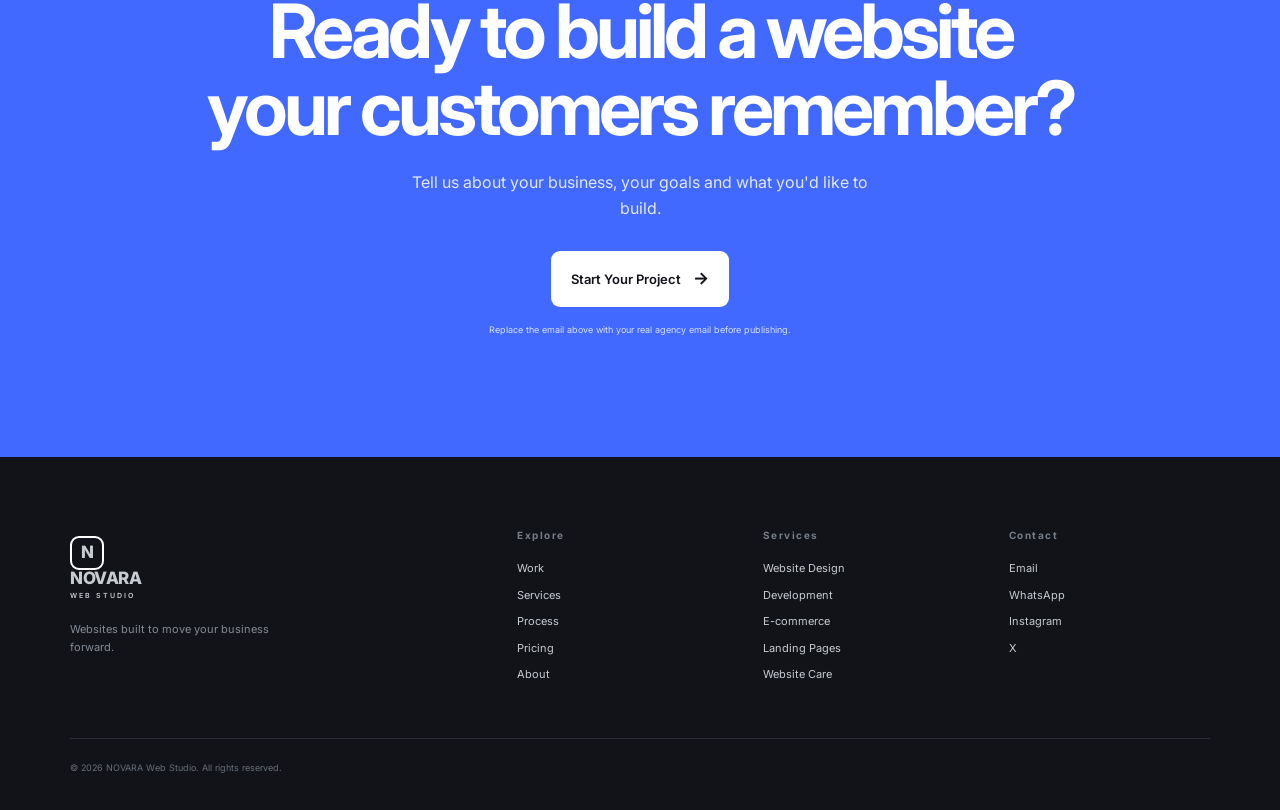
==== commit 72e78034: "Update index.html" ====
--- a/index.html
+++ b/index.html
@@ -9,6 +9,7 @@
   <link rel="preconnect" href="https://fonts.gstatic.com" crossorigin>
   <link href="https://fonts.googleapis.com/css2?family=Inter:wght@400;500;600;700;800&display=swap" rel="stylesheet">
   <link rel="stylesheet" href="style.css">
+  <script src="https://www.paypal.com/sdk/js?client-id=BAA62JJB-TMmwJYik4CTrDqbHks2jJHe22nLNZELoG4gfZHO4vh_ELotZ0zUDituui_I&components=hosted-buttons&currency=USD"></script>
 </head>
 <body>
 <header class="header" id="header">
@@ -86,9 +87,9 @@
 <section class="section pricing" id="pricing">
   <div class="section-head"><div><p class="eyebrow">PRICING</p><h2>Simple packages.<br>No unnecessary complexity.</h2></div></div>
   <div class="price-grid">
-    <article class="price"><p>LAUNCH</p><h3>$199</h3><span>For businesses getting started online.</span><ul><li>1–3 pages</li><li>Custom design</li><li>Responsive development</li><li>WhatsApp integration</li><li>Google Maps</li><li>Basic SEO</li><li>5–7 day delivery</li></ul><a class="btn btn-outline" href="#contact">Start with Launch →</a></article>
-    <article class="price featured"><label>MOST POPULAR</label><p>GROWTH</p><h3>$399</h3><span>For businesses ready to grow.</span><ul><li>5–7 pages</li><li>Custom UI/UX</li><li>WhatsApp integration</li><li>Contact forms</li><li>Google Maps</li><li>Basic SEO</li><li>Analytics</li><li>Speed optimization</li><li>7–10 day delivery</li></ul><a class="btn btn-blue" href="#contact">Choose Growth →</a></article>
-    <article class="price"><p>PREMIUM</p><h3>$799+</h3><span>For businesses that need more.</span><ul><li>8–15 pages</li><li>Premium custom design</li><li>Advanced animations</li><li>Booking system</li><li>E-commerce functionality</li><li>AI chatbot</li><li>Advanced SEO</li><li>Priority support</li></ul><a class="btn btn-outline" href="#contact">Build Something Bigger →</a></article>
+    <article class="price"><p>LAUNCH</p><h3>$199</h3><span>For businesses getting started online.</span><ul><li>1–3 pages</li><li>Custom design</li><li>Responsive development</li><li>WhatsApp integration</li><li>Google Maps</li><li>Basic SEO</li><li>5–7 day delivery</li></ul><a class="btn btn-outline" href="checkout.html?plan=launch">Start with Launch →</a></article>
+    <article class="price featured"><label>MOST POPULAR</label><p>GROWTH</p><h3>$399</h3><span>For businesses ready to grow.</span><ul><li>5–7 pages</li><li>Custom UI/UX</li><li>WhatsApp integration</li><li>Contact forms</li><li>Google Maps</li><li>Basic SEO</li><li>Analytics</li><li>Speed optimization</li><li>7–10 day delivery</li></ul><a class="btn btn-blue" href="checkout.html?plan=growth">Choose Growth →</a>
+    <article class="price"><p>PREMIUM</p><h3>$799+</h3><span>For businesses that need more.</span><ul><li>8–15 pages</li><li>Premium custom design</li><li>Advanced animations</li><li>Booking system</li><li>E-commerce functionality</li><li>AI chatbot</li><li>Advanced SEO</li><li>Priority support</li></ul><a class="btn btn-outline" href="checkout.html?plan=premium">Build Something Bigger →</a></article>
   </div>
   <p class="custom">Need something different? <a href="#contact">Let's create a custom package →</a></p>
 </section>
@@ -122,4 +123,4 @@
 <div class="mobile-cta"><a href="#contact">Start a Project →</a></div>
 <script src="script.js"></script>
 </body>
-</html>+</html>
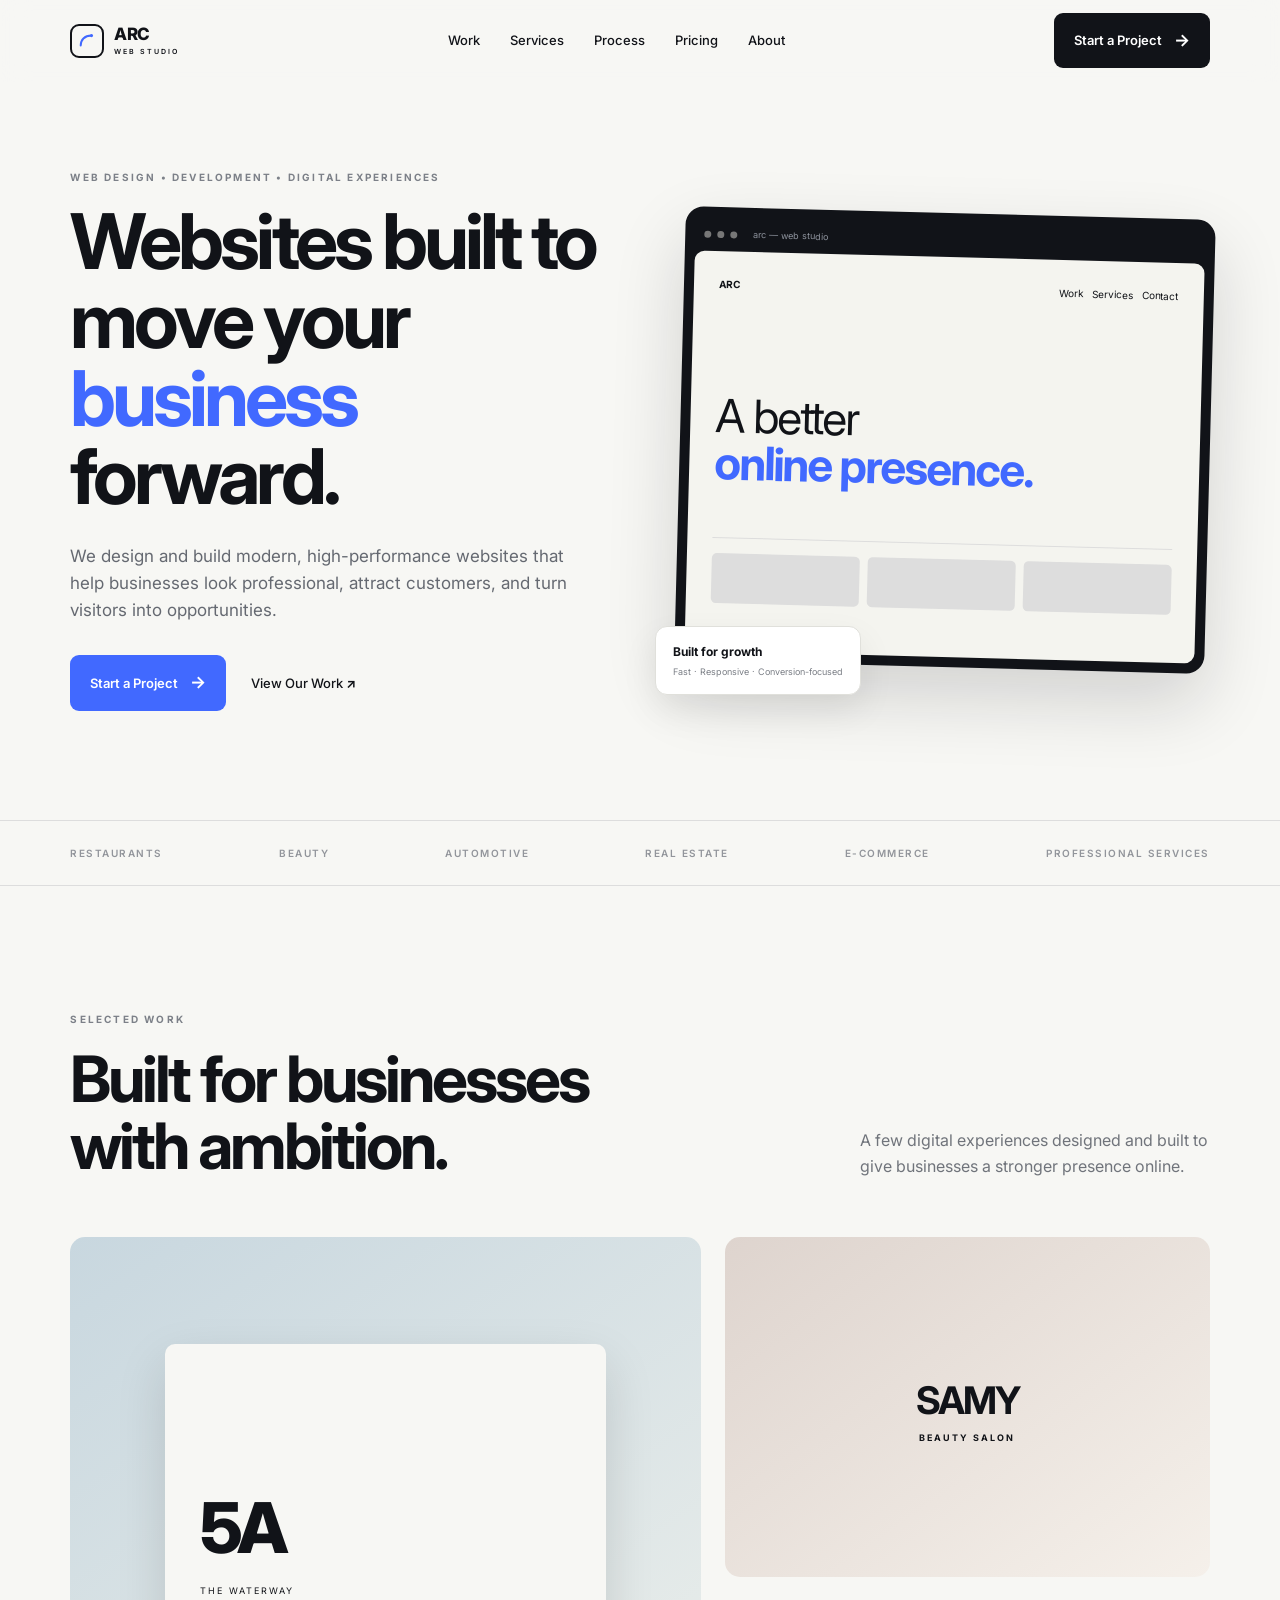
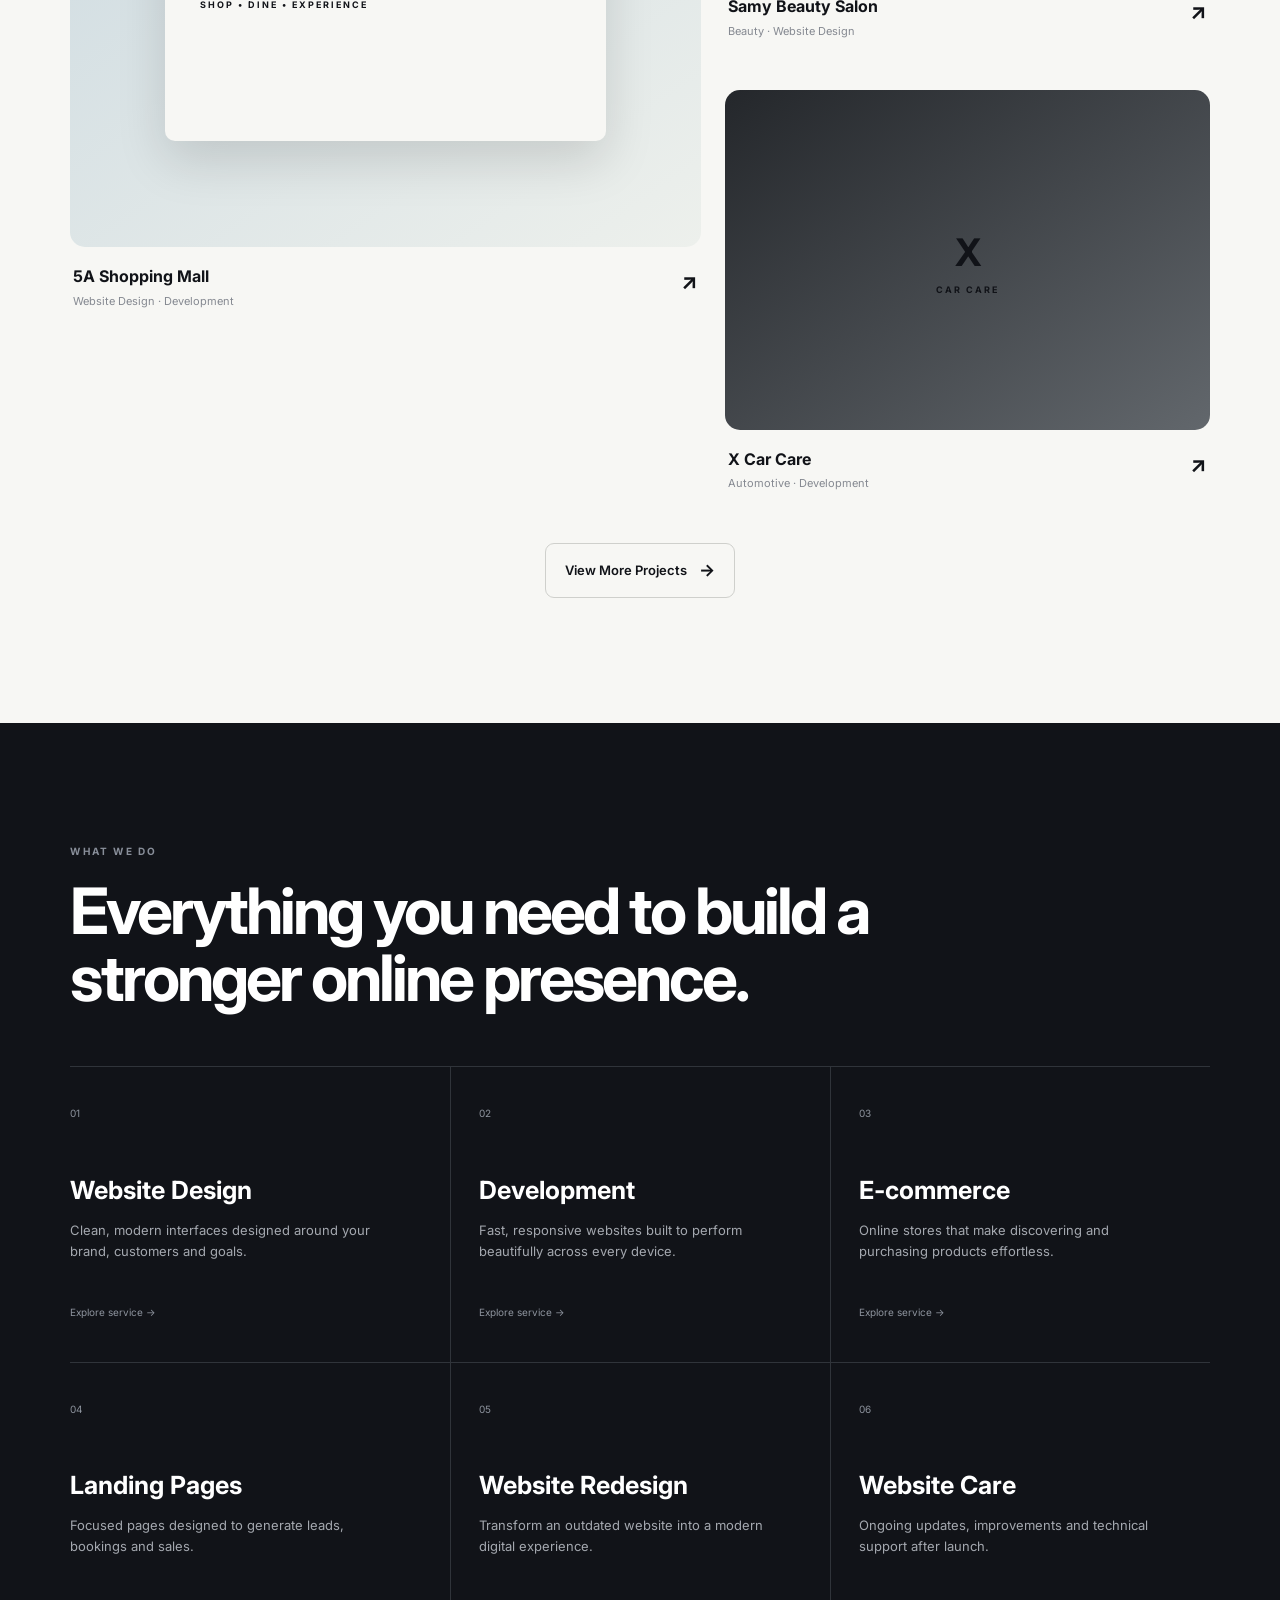
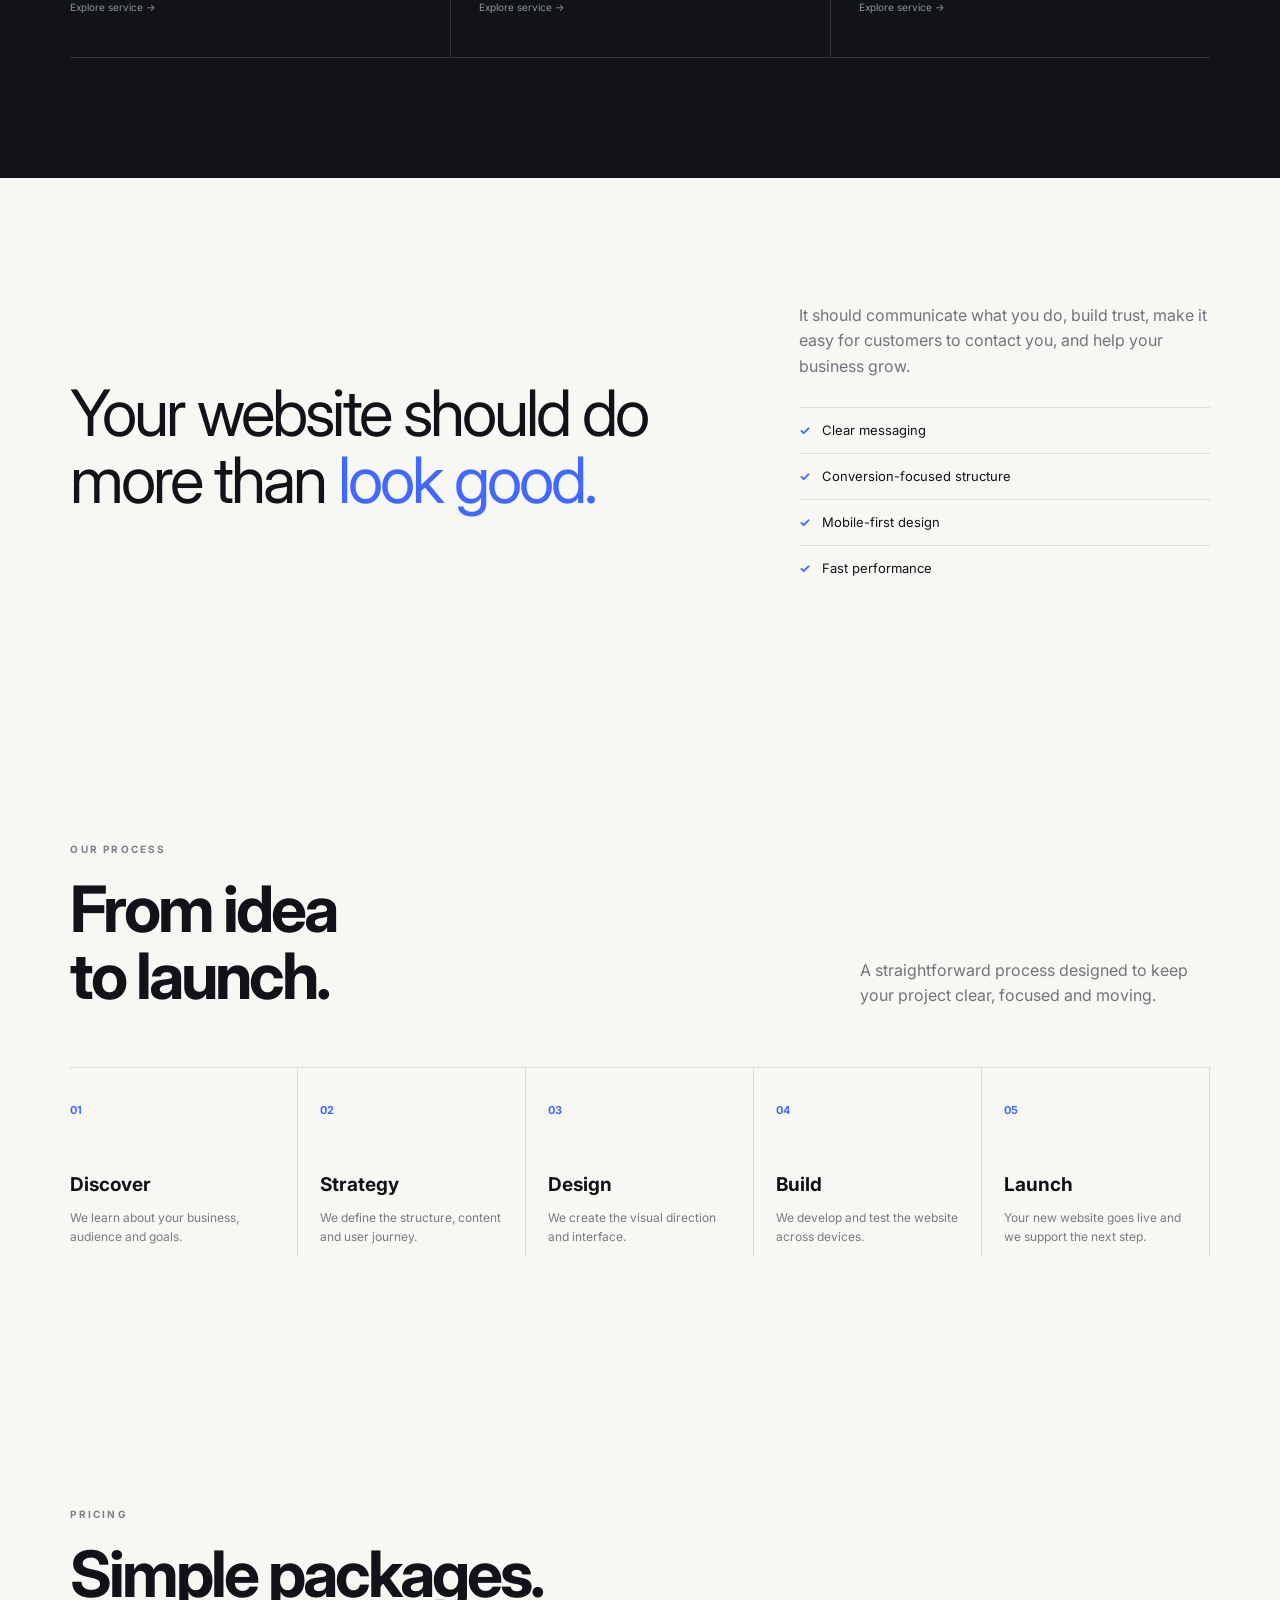
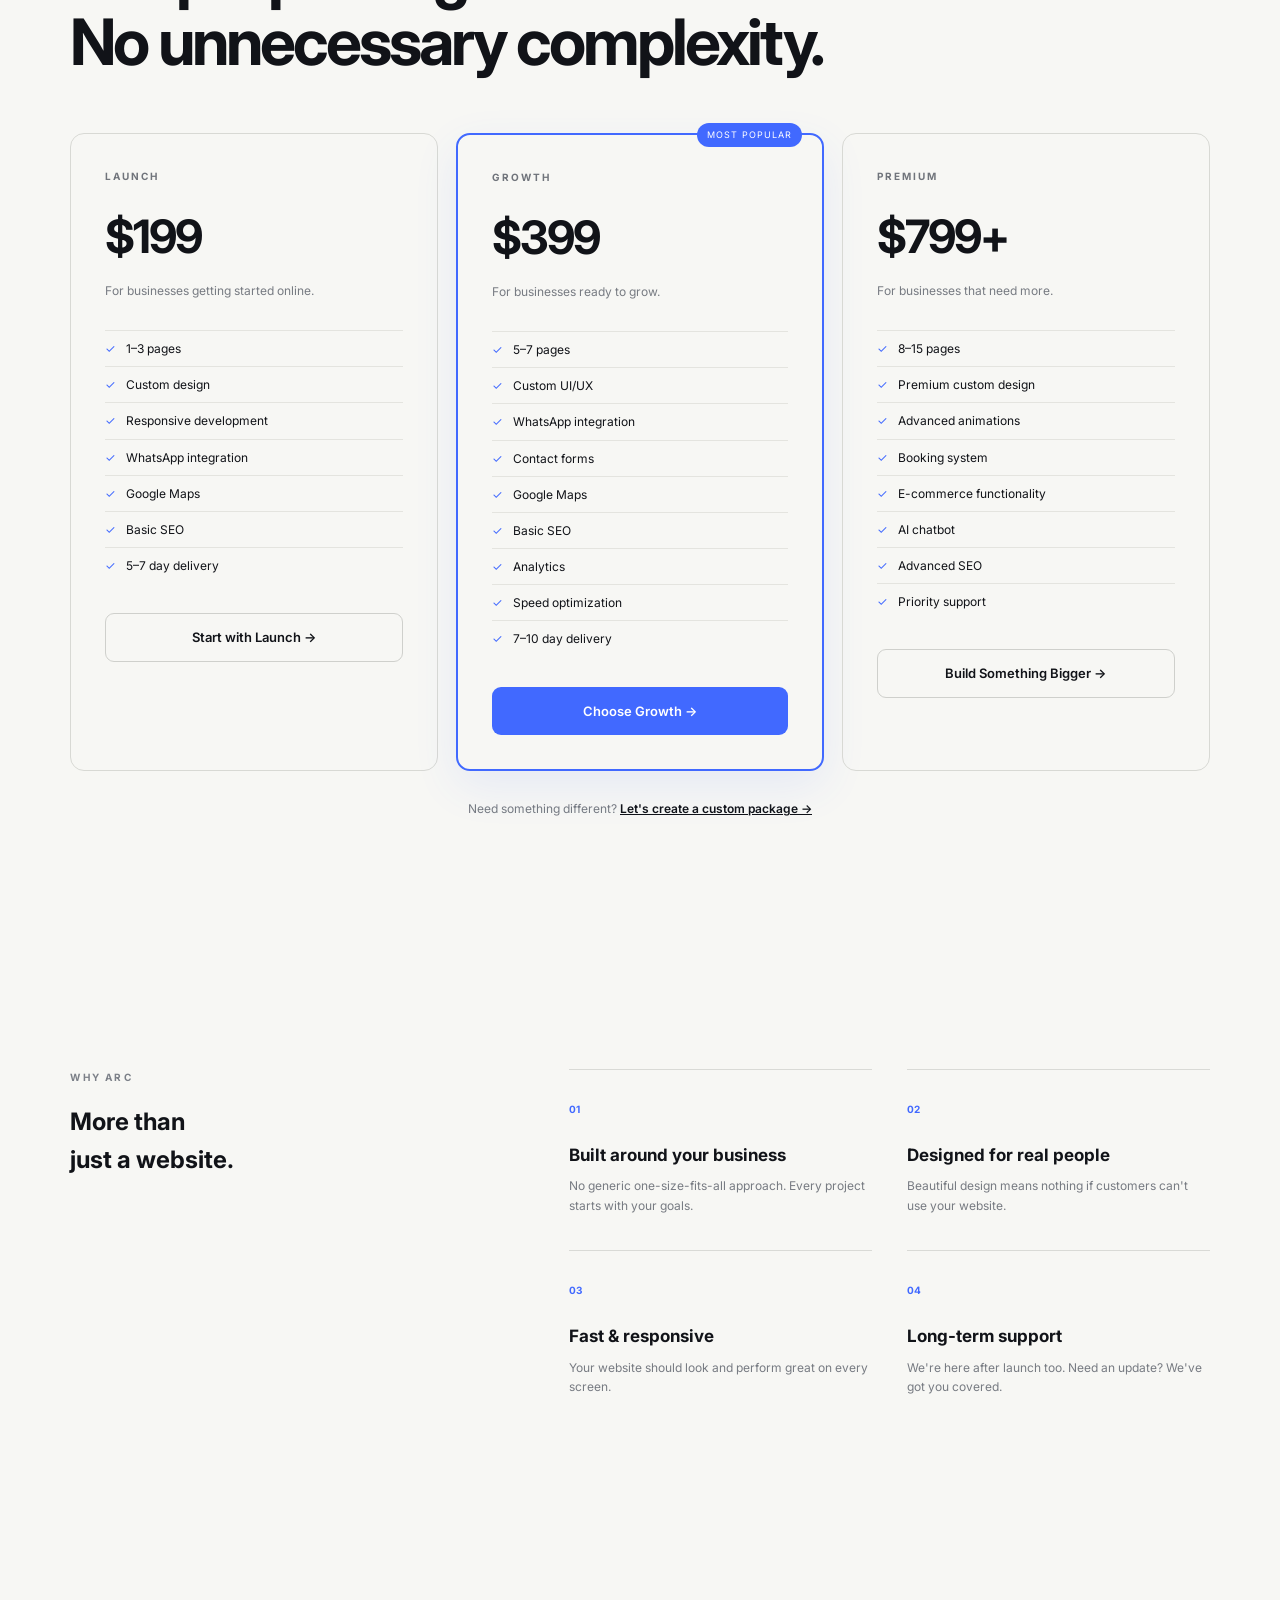
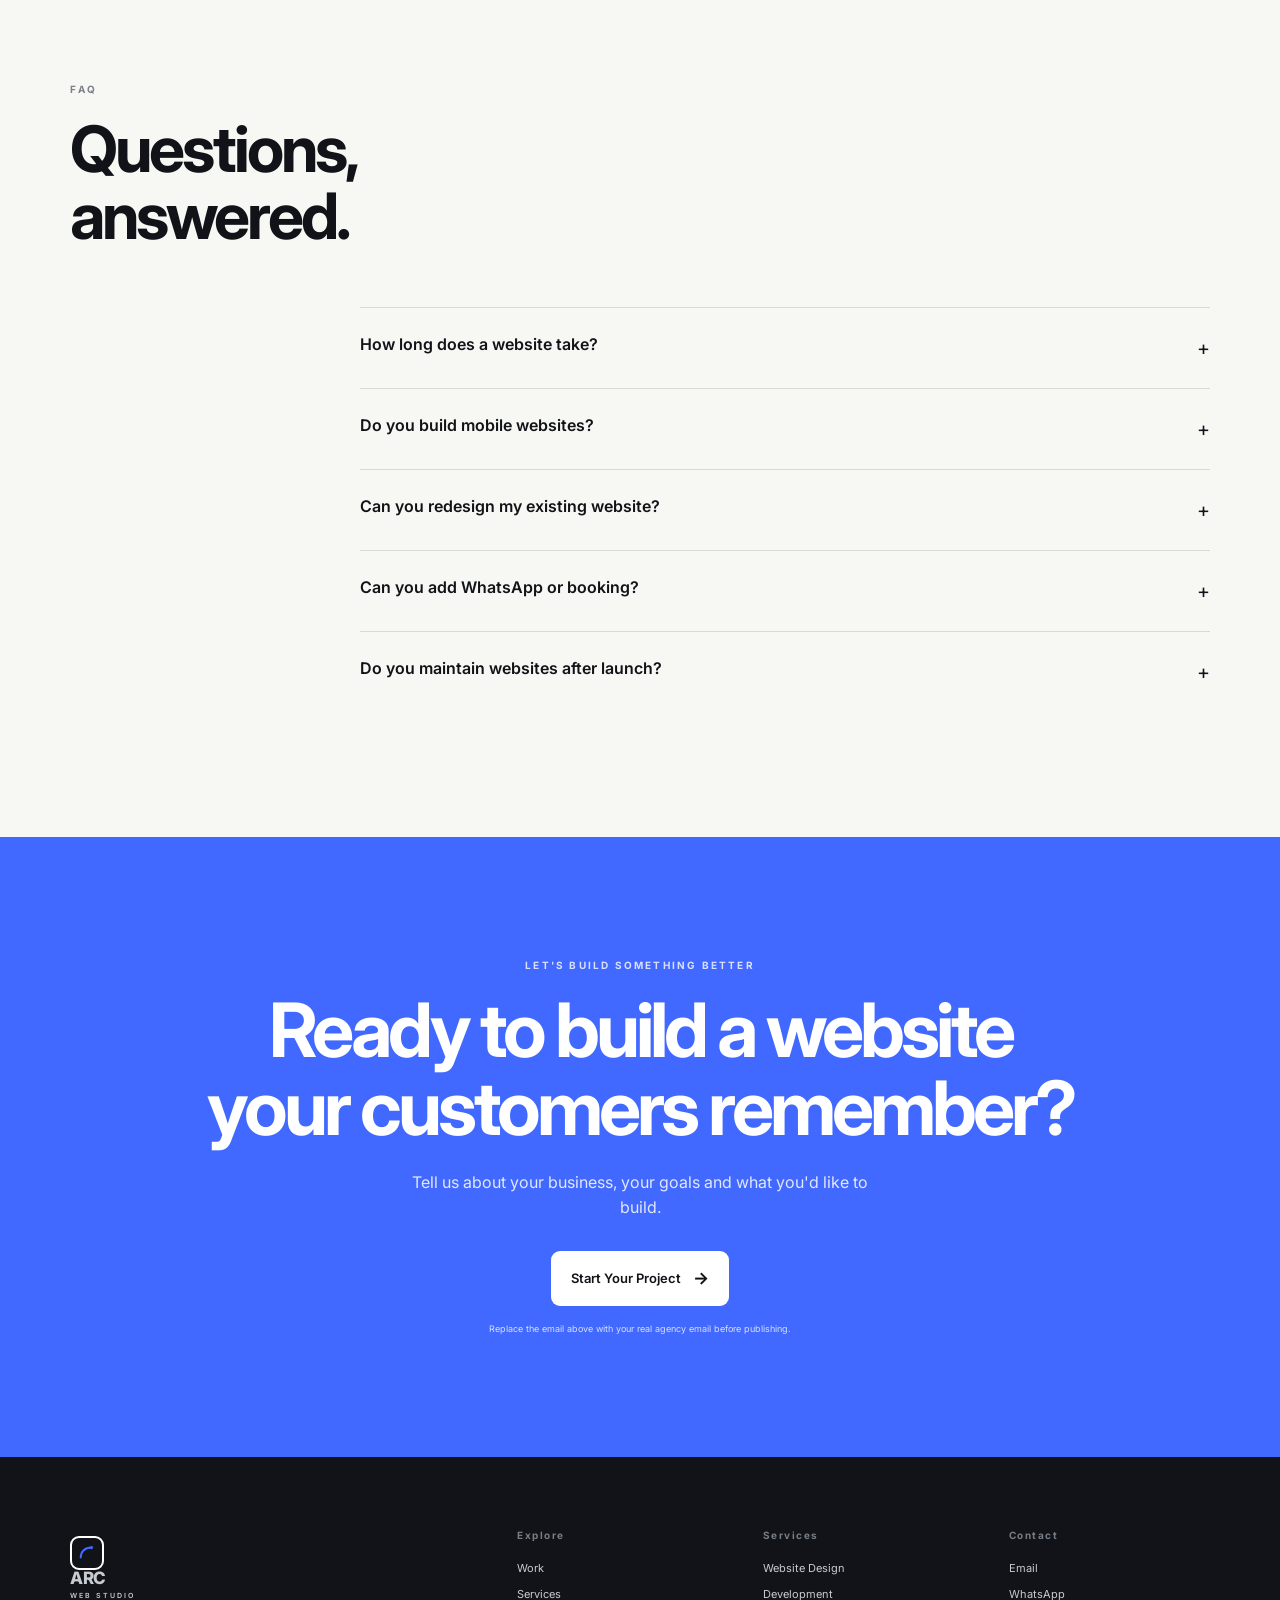
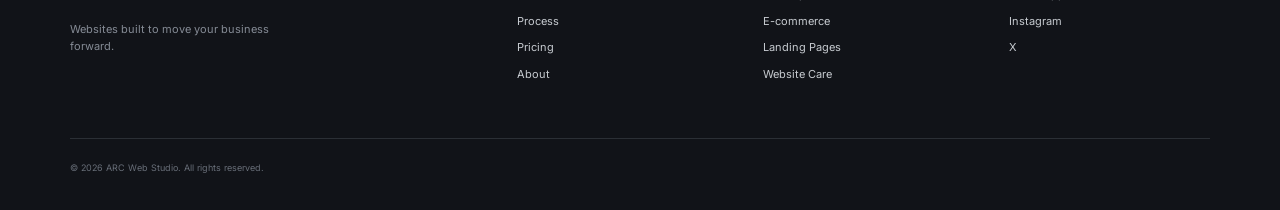
==== commit 3dc2cebf: "Add files via upload" ====
--- a/index.html
+++ b/index.html
@@ -3,17 +3,16 @@
 <head>
   <meta charset="UTF-8">
   <meta name="viewport" content="width=device-width, initial-scale=1.0">
-  <meta name="description" content="NOVARA Web Studio — Websites built to move your business forward.">
-  <title>NOVARA — Web Studio</title>
+  <meta name="description" content="ARC Web Studio — Websites built to move your business forward.">
+  <title>ARC — Web Studio</title>
   <link rel="preconnect" href="https://fonts.googleapis.com">
   <link rel="preconnect" href="https://fonts.gstatic.com" crossorigin>
   <link href="https://fonts.googleapis.com/css2?family=Inter:wght@400;500;600;700;800&display=swap" rel="stylesheet">
   <link rel="stylesheet" href="style.css">
-  <script src="https://www.paypal.com/sdk/js?client-id=BAA62JJB-TMmwJYik4CTrDqbHks2jJHe22nLNZELoG4gfZHO4vh_ELotZ0zUDituui_I&components=hosted-buttons&currency=USD"></script>
 </head>
 <body>
 <header class="header" id="header">
-  <a class="logo" href="#home" aria-label="NOVARA home"><span>N</span><div>NOVARA<small>WEB STUDIO</small></div></a>
+  <a class="logo" href="#home" aria-label="ARC home"><span><svg width="18" height="18" viewBox="0 0 20 20" fill="none" xmlns="http://www.w3.org/2000/svg" aria-hidden="true"><path d="M3 15C3 9 7 4 15 4" stroke="#4169ff" stroke-width="2.2" stroke-linecap="round"/><circle cx="15" cy="4" r="1.7" fill="#4169ff"/></svg></span><div>ARC<small>WEB STUDIO</small></div></a>
   <nav class="nav">
     <a href="#work">Work</a><a href="#services">Services</a><a href="#process">Process</a><a href="#pricing">Pricing</a><a href="#about">About</a>
   </nav>
@@ -31,9 +30,9 @@
   </div>
   <div class="hero-visual">
     <div class="browser">
-      <div class="browser-bar"><i></i><i></i><i></i><span>novara — web studio</span></div>
+      <div class="browser-bar"><i></i><i></i><i></i><span>arc — web studio</span></div>
       <div class="mock-site">
-        <div class="mock-nav"><strong>NOVARA</strong><span>Work &nbsp; Services &nbsp; Contact</span></div>
+        <div class="mock-nav"><strong>ARC</strong><span>Work &nbsp; Services &nbsp; Contact</span></div>
         <div class="mock-title">A better<br><b>online presence.</b></div>
         <div class="mock-line"></div><div class="mock-cards"><div></div><div></div><div></div></div>
       </div>
@@ -87,15 +86,15 @@
 <section class="section pricing" id="pricing">
   <div class="section-head"><div><p class="eyebrow">PRICING</p><h2>Simple packages.<br>No unnecessary complexity.</h2></div></div>
   <div class="price-grid">
-    <article class="price"><p>LAUNCH</p><h3>$199</h3><span>For businesses getting started online.</span><ul><li>1–3 pages</li><li>Custom design</li><li>Responsive development</li><li>WhatsApp integration</li><li>Google Maps</li><li>Basic SEO</li><li>5–7 day delivery</li></ul><a class="btn btn-outline" href="checkout.html?plan=launch">Start with Launch →</a></article>
-    <article class="price featured"><label>MOST POPULAR</label><p>GROWTH</p><h3>$399</h3><span>For businesses ready to grow.</span><ul><li>5–7 pages</li><li>Custom UI/UX</li><li>WhatsApp integration</li><li>Contact forms</li><li>Google Maps</li><li>Basic SEO</li><li>Analytics</li><li>Speed optimization</li><li>7–10 day delivery</li></ul><a class="btn btn-blue" href="checkout.html?plan=growth">Choose Growth →</a>
-    <article class="price"><p>PREMIUM</p><h3>$799+</h3><span>For businesses that need more.</span><ul><li>8–15 pages</li><li>Premium custom design</li><li>Advanced animations</li><li>Booking system</li><li>E-commerce functionality</li><li>AI chatbot</li><li>Advanced SEO</li><li>Priority support</li></ul><a class="btn btn-outline" href="checkout.html?plan=premium">Build Something Bigger →</a></article>
+    <article class="price"><p>LAUNCH</p><h3>$199</h3><span>For businesses getting started online.</span><ul><li>1–3 pages</li><li>Custom design</li><li>Responsive development</li><li>WhatsApp integration</li><li>Google Maps</li><li>Basic SEO</li><li>5–7 day delivery</li></ul><a class="btn btn-outline" href="#contact">Start with Launch →</a></article>
+    <article class="price featured"><label>MOST POPULAR</label><p>GROWTH</p><h3>$399</h3><span>For businesses ready to grow.</span><ul><li>5–7 pages</li><li>Custom UI/UX</li><li>WhatsApp integration</li><li>Contact forms</li><li>Google Maps</li><li>Basic SEO</li><li>Analytics</li><li>Speed optimization</li><li>7–10 day delivery</li></ul><a class="btn btn-blue" href="#contact">Choose Growth →</a></article>
+    <article class="price"><p>PREMIUM</p><h3>$799+</h3><span>For businesses that need more.</span><ul><li>8–15 pages</li><li>Premium custom design</li><li>Advanced animations</li><li>Booking system</li><li>E-commerce functionality</li><li>AI chatbot</li><li>Advanced SEO</li><li>Priority support</li></ul><a class="btn btn-outline" href="#contact">Build Something Bigger →</a></article>
   </div>
   <p class="custom">Need something different? <a href="#contact">Let's create a custom package →</a></p>
 </section>
 
 <section class="section about" id="about">
-  <div><p class="eyebrow">WHY NOVARA</p><h2>More than<br>just a website.</h2></div>
+  <div><p class="eyebrow">WHY ARC</p><h2>More than<br>just a website.</h2></div>
   <div class="about-grid"><article><b>01</b><h3>Built around your business</h3><p>No generic one-size-fits-all approach. Every project starts with your goals.</p></article><article><b>02</b><h3>Designed for real people</h3><p>Beautiful design means nothing if customers can't use your website.</p></article><article><b>03</b><h3>Fast & responsive</h3><p>Your website should look and perform great on every screen.</p></article><article><b>04</b><h3>Long-term support</h3><p>We're here after launch too. Need an update? We've got you covered.</p></article></div>
 </section>
 
@@ -103,10 +102,10 @@
   <div class="section-head"><div><p class="eyebrow">FAQ</p><h2>Questions,<br>answered.</h2></div></div>
   <div class="faq-list">
     <details><summary>How long does a website take?<b>+</b></summary><p>Most standard projects take around 5–14 days, depending on the package and complexity.</p></details>
-    <details><summary>Do you build mobile websites?<b>+</b></summary><p>Yes. Every NOVARA website is designed to work across phones, tablets and desktops.</p></details>
+    <details><summary>Do you build mobile websites?<b>+</b></summary><p>Yes. Every ARC website is designed to work across phones, tablets and desktops.</p></details>
     <details><summary>Can you redesign my existing website?<b>+</b></summary><p>Yes. We can redesign outdated websites and improve their structure, appearance and usability.</p></details>
     <details><summary>Can you add WhatsApp or booking?<b>+</b></summary><p>Yes. WhatsApp, contact forms, maps, booking systems and other integrations can be included.</p></details>
-    <details><summary>Do you maintain websites after launch?<b>+</b></summary><p>Yes. NOVARA Care provides ongoing maintenance and support.</p></details>
+    <details><summary>Do you maintain websites after launch?<b>+</b></summary><p>Yes. ARC Care provides ongoing maintenance and support.</p></details>
   </div>
 </section>
 
@@ -114,13 +113,13 @@
   <p class="eyebrow">LET'S BUILD SOMETHING BETTER</p>
   <h2>Ready to build a website<br>your customers remember?</h2>
   <p>Tell us about your business, your goals and what you'd like to build.</p>
-  <a class="btn btn-white" href="mailto:hello@novarawebstudio.com">Start Your Project <b>→</b></a>
+  <a class="btn btn-white" href="mailto:hello@arcwebstudio.com">Start Your Project <b>→</b></a>
   <small>Replace the email above with your real agency email before publishing.</small>
 </section>
 </main>
 
-<footer><div class="footer-brand"><a class="logo light-logo" href="#home"><span>N</span><div>NOVARA<small>WEB STUDIO</small></div></a><p>Websites built to move your business forward.</p></div><div><h4>Explore</h4><a href="#work">Work</a><a href="#services">Services</a><a href="#process">Process</a><a href="#pricing">Pricing</a><a href="#about">About</a></div><div><h4>Services</h4><a href="#services">Website Design</a><a href="#services">Development</a><a href="#services">E-commerce</a><a href="#services">Landing Pages</a><a href="#services">Website Care</a></div><div><h4>Contact</h4><a href="mailto:hello@novarawebstudio.com">Email</a><a href="#contact">WhatsApp</a><a href="#contact">Instagram</a><a href="#contact">X</a></div><div class="copyright">© 2026 NOVARA Web Studio. All rights reserved.</div></footer>
+<footer><div class="footer-brand"><a class="logo light-logo" href="#home"><span><svg width="18" height="18" viewBox="0 0 20 20" fill="none" xmlns="http://www.w3.org/2000/svg" aria-hidden="true"><path d="M3 15C3 9 7 4 15 4" stroke="#4169ff" stroke-width="2.2" stroke-linecap="round"/><circle cx="15" cy="4" r="1.7" fill="#4169ff"/></svg></span><div>ARC<small>WEB STUDIO</small></div></a><p>Websites built to move your business forward.</p></div><div><h4>Explore</h4><a href="#work">Work</a><a href="#services">Services</a><a href="#process">Process</a><a href="#pricing">Pricing</a><a href="#about">About</a></div><div><h4>Services</h4><a href="#services">Website Design</a><a href="#services">Development</a><a href="#services">E-commerce</a><a href="#services">Landing Pages</a><a href="#services">Website Care</a></div><div><h4>Contact</h4><a href="mailto:hello@arcwebstudio.com">Email</a><a href="#contact">WhatsApp</a><a href="#contact">Instagram</a><a href="#contact">X</a></div><div class="copyright">© 2026 ARC Web Studio. All rights reserved.</div></footer>
 <div class="mobile-cta"><a href="#contact">Start a Project →</a></div>
 <script src="script.js"></script>
 </body>
-</html>
+</html>
